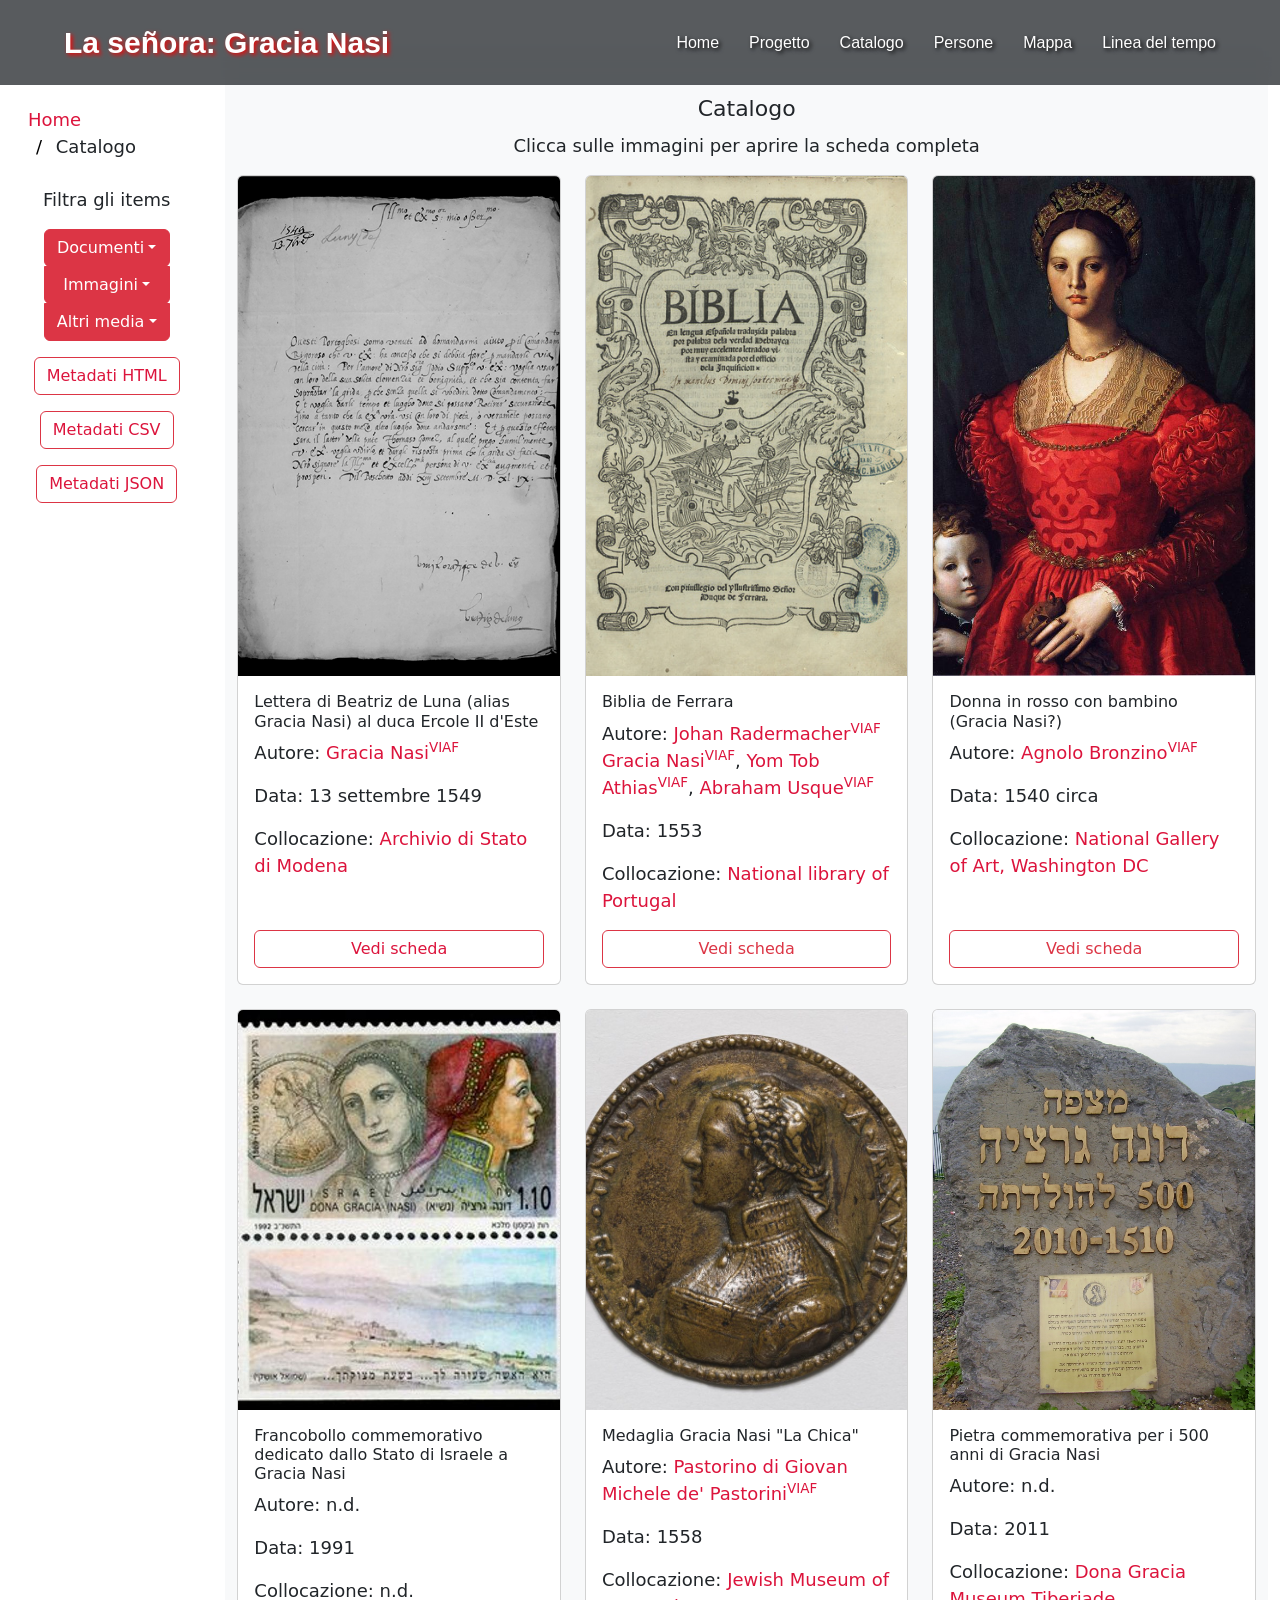
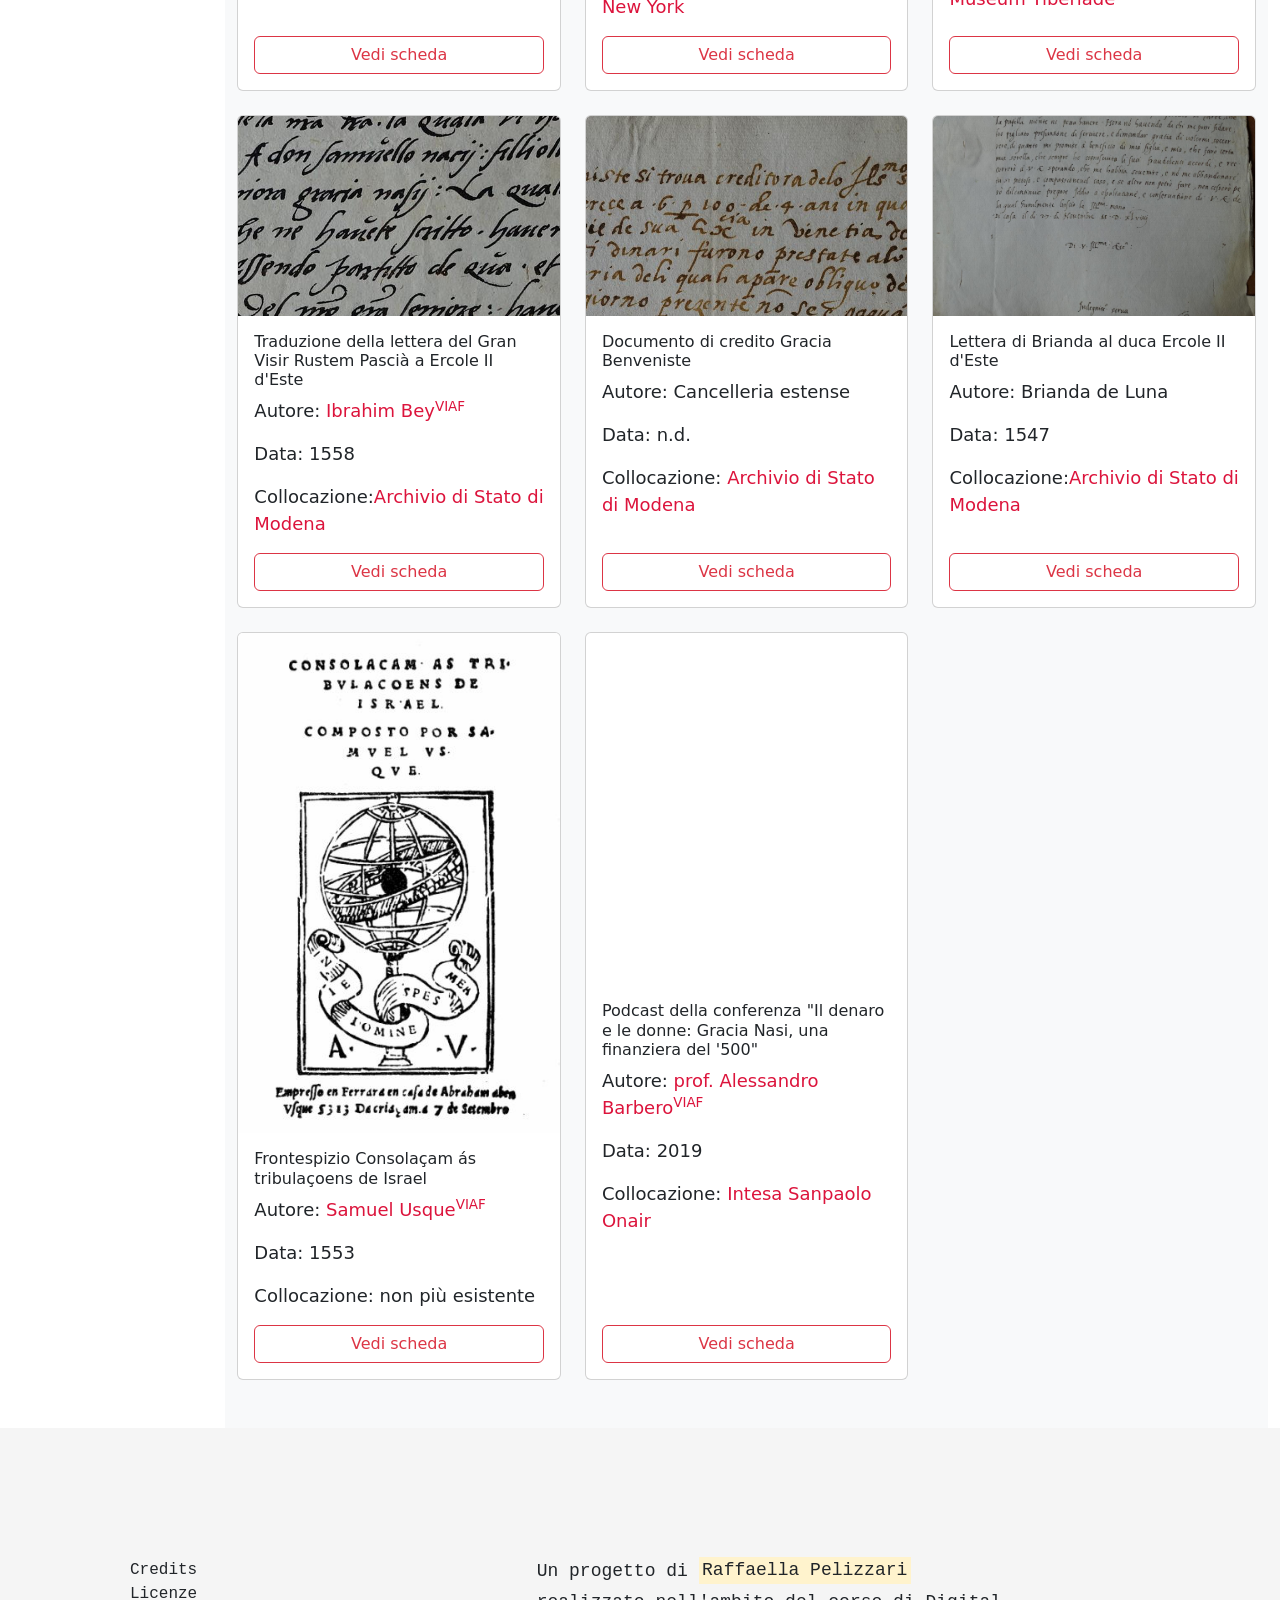
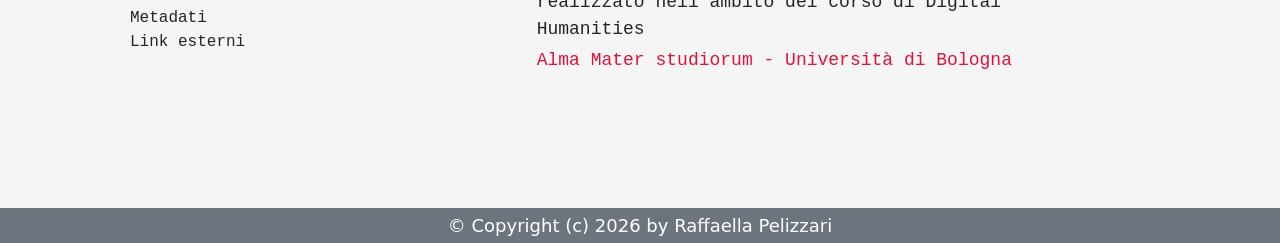
==== catalogo.html @ a66a3de5 "Add files via upload" ====
<!doctype html>
<html lang="it">

<head>
    <meta charset="utf-8">
    <meta name="viewport" content="width=device-width, initial-scale=1">
    <title>Catalogo – La se&ntilde;ora: Gracia Nasi</title>
    <link rel="icon" type="image/x-icon" href="img/favicon.ico">
    <link href="https://cdn.jsdelivr.net/npm/bootstrap@5.3.8/dist/css/bootstrap.min.css" rel="stylesheet"
        integrity="sha384-sRIl4kxILFvY47J16cr9ZwB07vP4J8+LH7qKQnuqkuIAvNWLzeN8tE5YBujZqJLB" crossorigin="anonymous">
    <link rel="stylesheet" href="css/style.css">
</head>

<body>
    <header class="main-header sticky-top bg-dark bg-opacity-75">
        <div class="logo">
            La se&ntilde;ora: Gracia Nasi
        </div>
        <nav class="navbar">
            <ul>
                <li><a href="index.html">Home</a></li>
                <li><a href="index.html#progetto">Progetto</a></li>
                <li><a href="catalogo.html">Catalogo</a></li>
                <li><a href="#">Persone</a></li>
                <li><a href="#">Mappa</a></li>
                <li><a href="#">Linea del tempo</a></li>
            </ul>
        </nav>
    </header>
    <div class="container-fluid text-center">
        <div class="row content pt-5">
            <div class="col-sm-2 sidenav pt-5">
                <ul class="breadcrumb">
                    <li><a href="index.html">Home</a></li>
                    <li>Catalogo</li>
                </ul>
                <p>Filtra gli items</p>
                <div class="btn-group-vertical">
                    <button type="button" class="btn btn-danger dropdown-toggle"
                        data-bs-toggle="dropdown">Documenti</button>
                    <ul class="dropdown-menu">
                        <li><a class="dropdown-item" href="#">Lettere</a></li>
                        <li><a class="dropdown-item" href="#">Documenti notarili</a></li>
                    </ul>
                    <button type="button" class="btn btn-danger dropdown-toggle"
                        data-bs-toggle="dropdown">Immagini</button>
                    <ul class="dropdown-menu">
                        <li><a class="dropdown-item" href="#">Gracia</a></li>
                        <li><a class="dropdown-item" href="#">Gracia "La Chica"</a></li>
                    </ul>
                    <button type="button" class="btn btn-danger dropdown-toggle" data-bs-toggle="dropdown">Altri
                        media</button>
                    <ul class="dropdown-menu">
                        <li><a class="dropdown-item" href="#">Podcast</a></li>
                        <li><a class="dropdown-item" href="#">Video</a></li>
                    </ul>
                </div>
                <div class="mt-3">
                    <a href="dati_gracianasi.html" target="_blank" class="btn btn-outline-danger">Metadati HTML</a>
                </div>
                <div class="mt-3">
                    <a href="dati_gracianasi.csv" download="dati_gracianasi.csv" class="btn btn-outline-danger">Metadati
                        CSV</a>
                </div>
                <div class="mt-3">
                    <a href="dati_gracianasi.json" download="dati_gracianasi.json"
                        class="btn btn-outline-danger">Metadati JSON</a>

                </div>
            </div>
            <div class="col-sm-10 text-left">
                <main class="bg-body-tertiary pb-5 pt-5">
                    <section class="container-fluid">
                        <h2>Catalogo</h2>
                        <p>Clicca sulle immagini per aprire la scheda completa</p>
                        <div class="row row-cols-md-3 g-4">
                            <div class="col">
                                <div class="card text-start h-100">
                                    <img src="img/lettera-Gracia.jpeg" class="card-img-top"
                                        style="height: 500px; object-fit: cover;"
                                        alt="Lettera di Gracia Nasi al duca Ercole II">
                                    <div class="card-body">
                                        <h6 class="card-title">Lettera di Beatriz de Luna (alias Gracia Nasi) al
                                            duca Ercole II d'Este</h6>
                                        <p class="card-text">Autore: <a href="http://viaf.org/viaf/54950110"
                                                target="_blank"><strong>Gracia
                                                    Nasi<sup>VIAF</sup></strong></a></p>
                                        <p>Data: 13 settembre 1549</p>
                                        <p>Collocazione: <a href="https://asmo.cultura.gov.it/home"
                                                target="_blank"><strong>Archivio di Stato
                                                    di Modena</strong></a></p>
                                        <a href="item.html" class="btn btn-outline-danger">Vedi scheda</a>
                                    </div>
                                </div>
                            </div>
                            <div class="col">
                                <div class="card text-start h-100">
                                    <img src="img/biblia.jpeg" class="card-img-top"
                                        style="height: 500px; object-fit: cover;" alt="Biblia de Ferrara">
                                    <div class="card-body">
                                        <h6 class="card-title">Biblia de Ferrara</h6>
                                        <p class="card-text">Autore: <a href="http://viaf.org/viaf/73893881"
                                                target="_blank"><strong>Johan
                                                    Radermacher<sup>VIAF</sup></strong></a>
                                            <a href="http://viaf.org/viaf/54950110" target="_blank"><strong>Gracia
                                                    Nasi<sup>VIAF</sup></strong></a>,
                                            <a href="http://viaf.org/viaf/297691046" target="_blank"><strong>Yom Tob
                                                    Athias<sup>VIAF</sup></strong></a>, <a
                                                href="http://viaf.org/viaf/47822065" target="_blank"><strong>Abraham
                                                    Usque<sup>VIAF</sup></strong></a>
                                        </p>
                                        <p>Data: 1553</p>
                                        <p>Collocazione: <a href="https://www.bnportugal.gov.pt/"
                                                target="_blank"><strong>National library of
                                                    Portugal</strong></a></p>
                                        <button type="button" class="btn btn-outline-danger">Vedi scheda</button>
                                    </div>
                                </div>
                            </div>
                            <div class="col">
                                <div class="card text-start h-100">
                                    <img src="img/gracianasi2.jpg" class="card-img-top"
                                        style="height: 500px; object-fit: cover;"
                                        alt="Ritratto di Donna in rosso con bambino (Gracia Nasi?)">
                                    <div class="card-body">
                                        <h6 class="card-title">Donna in rosso con bambino (Gracia Nasi?)</h6>
                                        <p class="card-text">Autore: <a href="http://viaf.org/viaf/106963584"
                                                target="_blank"><strong>Agnolo
                                                    Bronzino<sup>VIAF</sup></strong></a></p>
                                        <p>Data: 1540 circa</p>
                                        <p>Collocazione: <a href="https://nga.gov" target="_blank"><strong>National
                                                    Gallery of Art,
                                                    Washington
                                                    DC</strong></a></p>
                                        <button type="button" class="btn btn-outline-danger">Vedi scheda</button>
                                    </div>
                                </div>
                            </div>
                            <div class="col">
                                <div class="card text-start h-100">
                                    <img src="img/francobollo.jpg" class="card-img-top"
                                        style="height: 400px; object-fit: cover;"
                                        alt="Francobollo commemorativo Gracia Nasi">
                                    <div class="card-body">
                                        <h6 class="card-title">Francobollo commemorativo dedicato dallo Stato di
                                            Israele
                                            a Gracia Nasi</h6>
                                        <p class="card-text">Autore: n.d.</p>
                                        <p>Data: 1991</p>
                                        <p>Collocazione: n.d.</p>
                                        <button type="button" class="btn btn-outline-danger">Vedi scheda</button>
                                    </div>
                                </div>
                            </div>
                            <div class="col">
                                <div class="card text-start h-100">
                                    <img src="img/moneta.jpg" class="card-img-top"
                                        style="height: 400px; object-fit: cover;" alt="Medaglia Gracia Nasi La Chica">
                                    <div class="card-body">
                                        <h6 class="card-title">Medaglia Gracia Nasi "La Chica"</h6>
                                        <p class="card-text">Autore: <a href="http://viaf.org/viaf/288790463"
                                                target="_blank"><strong>Pastorino
                                                    di Giovan Michele de'
                                                    Pastorini<sup>VIAF</sup></strong></a></p>
                                        <p>Data: 1558</p>
                                        <p>Collocazione: <a href="https://thejewishmuseum.org/"
                                                target="_blank"><strong>Jewish Museum of New York</strong></a></p>
                                        <button type="button" class="btn btn-outline-danger">Vedi scheda</button>
                                    </div>
                                </div>
                            </div>
                            <div class="col">
                                <div class="card text-start h-100">
                                    <img src="img/lapide.jpg" class="card-img-top"
                                        style="height: 400px; object-fit: cover;"
                                        alt="Lapide commemorativa a Tiberiade">
                                    <div class="card-body">
                                        <h6 class="card-title">Pietra commemorativa per i 500 anni di Gracia Nasi
                                        </h6>
                                        <p class="card-text"> Autore: n.d.</p>
                                        <p>Data: 2011</p>
                                        <p>Collocazione: <a
                                                href="https://www.visit-tiberias.com/index.php?dir=site&page=places&op=item&cs=505&langpage=eng&category=11"
                                                target="_blank"><strong>Dona Gracia Museum Tiberiade</strong></a>
                                        </p>
                                        <button type="button" class="btn btn-outline-danger">Vedi scheda</button>
                                    </div>
                                </div>
                            </div>
                            <div class="col">
                                <div class="card text-start h-100">
                                    <img src="img/manoscritto1.jpg" class="card-img-top"
                                        style="height: 200px; object-fit: cover;"
                                        alt="Lettera di Rustem Pascià a Ercole II d'Este">
                                    <div class="card-body">
                                        <h6 class="card-title">Traduzione della lettera del Gran Visir Rustem Pascià
                                            a
                                            Ercole II d'Este</h6>
                                        <p class="card-text">Autore: <a href="http://viaf.org/viaf/65075592"
                                                target="_blank"><strong>Ibrahim
                                                    Bey<sup>VIAF</sup></strong></a></p>
                                        <p>Data: 1558</p>
                                        <p>Collocazione:<a href="https://asmo.cultura.gov.it/home"
                                                target="_blank"><strong>Archivio di Stato
                                                    di Modena</strong></a></p>
                                        <button type="button" class="btn btn-outline-danger">Vedi scheda</button>
                                    </div>
                                </div>
                            </div>
                            <div class="col">
                                <div class="card text-start h-100">
                                    <img src="img/manoscritto2.jpg" class="card-img-top"
                                        style="height: 200px; object-fit: cover;"
                                        alt="Documento di credito Gracia Benveniste">
                                    <div class="card-body">
                                        <h6 class="card-title">Documento di credito Gracia Benveniste</h6>
                                        <p class="card-text">Autore: Cancelleria estense</p>
                                        <p>Data: n.d.</p>
                                        <p>Collocazione: <a href="https://asmo.cultura.gov.it/home"
                                                target="_blank"><strong>Archivio di Stato
                                                    di Modena</strong></a></p>
                                        <button type="button" class="btn btn-outline-danger">Vedi scheda</button>
                                    </div>
                                </div>
                            </div>
                            <div class="col">
                                <div class="card text-start h-100">
                                    <img src="img/lettera-Brianda.jpg" class="card-img-top"
                                        style="height: 200px; object-fit: cover;"
                                        alt="Lettera di Brianda al duca Ercole II d'Este">
                                    <div class="card-body">
                                        <h6 class="card-title">Lettera di Brianda al duca Ercole II d'Este</h6>
                                        <p class="card-text">Autore: Brianda de Luna</p>
                                        <p>Data: 1547</p>
                                        <p>Collocazione:<a href="https://asmo.cultura.gov.it/home"
                                                target="_blank"><strong>Archivio di Stato
                                                    di Modena</strong></a></p>
                                        <button type="button" class="btn btn-outline-danger">Vedi scheda</button>
                                    </div>
                                </div>
                            </div>
                            <div class="col">
                                <div class="card text-start h-100">
                                    <img src="img/Consolasam_samuel_usque.jpg" class="card-img-top"
                                        style="height: 500px; object-fit: cover;"
                                        alt="Frontespizio Consolaçam ás tribulaçoens de Israel">
                                    <div class="card-body">
                                        <h6 class="card-title">Frontespizio Consolaçam ás tribulaçoens de Israel
                                        </h6>
                                        <p class="card-text">Autore: <a href="http://viaf.org/viaf/78822952"
                                                target="_blank"><strong>Samuel
                                                    Usque<sup>VIAF</sup></strong></a></p>
                                        <p>Data: 1553</p>
                                        <p>Collocazione: non più esistente</p>
                                        <button type="button" class="btn btn-outline-danger">Vedi scheda</button>
                                    </div>
                                </div>
                            </div>
                            <div class="col">
                                <div class="card text-start h-100">
                                    <iframe data-testid="embed-iframe" style="border-radius:12px"
                                        src="https://open.spotify.com/embed/episode/7cwwzpoMsXr1oZYniLHvxz?utm_source=generator&si=40664e0b91474097"
                                        width="100%" height="352" frameBorder="0" allowfullscreen=""
                                        allow="autoplay; clipboard-write; encrypted-media; fullscreen; picture-in-picture"
                                        loading="lazy"></iframe>
                                    <div class="card-body">
                                        <h6 class="card-title">Podcast della conferenza "Il denaro e le donne:
                                            Gracia
                                            Nasi, una finanziera del '500"
                                        </h6>
                                        <p class="card-text">Autore: <a href="http://viaf.org/viaf/64025408"
                                                target="_blank"><strong>prof. Alessandro
                                                    Barbero<sup>VIAF</sup></strong></a></p>
                                        <p>Data: 2019</p>
                                        <p>Collocazione: <a href="https://pod.link/1521869598"
                                                target="_blank"><strong>Intesa
                                                    Sanpaolo Onair </strong></a></p>
                                        <button type="button" class="btn btn-outline-danger">Vedi scheda</button>
                                    </div>
                                </div>
                            </div>
                        </div>

                    </section>

                </main>
            </div>
        </div>
    </div>
    <section>
        <footer class="footer container-fluid">
            <div class="row">
                <div class="col-sm-4">
                    <ul class="list-unstyled">
                        <li>Credits</li>
                        <li>Licenze</li>
                        <li>Metadati</li>
                        <li>Link esterni</li>
                    </ul>
                </div>
                <div class="col-sm-6">
                    <p class="mb-1">Un progetto di <mark>Raffaella Pelizzari</mark></p>
                    <p class="mb-1">realizzato nell'ambito del corso di Digital Humanities</p>
                    <p class="mb-1"><a href="http://www.unibo.it" target="_blank"> Alma Mater studiorum - Università di
                            Bologna</a></p>
                </div>
            </div>
        </footer>
        <!-- copyright -->
        <div class="container-fluid bg-secondary text-white">
            <p class="mb-0 pb-1 pt-1 text-center">© Copyright (c) 2026 by Raffaella Pelizzari</p>
        </div>
    </section>
    <script src="https://cdn.jsdelivr.net/npm/bootstrap@5.3.8/dist/js/bootstrap.bundle.min.js"></script>
</body>

</html>
---- css/style.css ----
/* Formattazione*/

h1 {
  font-size: 3.5rem;
  margin-bottom: 10px;
}

h2 {
  font-size: 22px;
  margin-bottom: 10px;
}

p {
  font-size: 18px;
  font-weight: 300;
}

/* Link */

a:link {
  color: crimson;
  text-decoration: none;
}

a:visited {
  color: darkred;
}

a:hover {
  color: crimson;
  text-decoration: underline;
}

/* Serve a cambiare il modo in cui il browser calcola la larghezza (width) e l'altezza (height) degli elementi, */
* {
  box-sizing: border-box;
}

/* Bottoni */

.button {
  background-color: white;
  border: 2px solid red;
  border-radius: 25px;
  color: red;
  padding: 15px 32px;
  text-align: center;
  text-decoration: none;
  display: inline-block;
  font-size: 16px;
  cursor: pointer;
  transition-duration: 0.4s;
  margin-top: auto;
}

.button:hover {
  background-color: red;
  color: white;
  text-decoration: none;
}

.button-div {
  background-color: white;
  border: 2px solid red;
  color: red;
  padding: 15px 15px;
  text-align: center;
  text-decoration: none;
  display: inline-block;
  font-size: 16px;
  cursor: pointer;
  transition-duration: 0.4s;
  margin-top: auto;
}

.button-div:hover {
  background-color: red;
  color: white;
}
/* dà la priorità a questa regola sulle altre*/
.btn-danger:hover,
.btn-danger:focus,
.btn-danger:active {
    color: #fff !important;
}
/* Forza la pagina ad occupare tutto lo schermo anche quando c'è poco testo */

body, html {
    height: 100%;
}

/* The hero image - Componente HowTo */
.hero-image {
  background-image: linear-gradient(rgba(0, 0, 0, 0.5), rgba(0, 0, 0, 0.5)), url("../img/gracianasi.jpg");
  height: 100%;
  background-position: center;
  background-repeat: no-repeat;
  background-size: cover;
  position: relative;
}

.hero-text {
  text-align: center;
  position: absolute;
  top: 50%;
  left: 50%;
  transform: translate(-50%, -50%);
  color: white;
}

/* Cards */

.card-body {
    display: flex;
    flex-direction: column;
}

.card-body .btn {
    margin-top: auto;
}

/* Navbar principale */

.main-header {
  display: flex;
  justify-content: space-between;
  /* Spinge logo a sinistra e menu a destra */
  align-items: center;
  /* Centra gli elementi verticalmente */
  padding: 20px 5%;
  /* Spazio interno */
  background: rgba(255, 255, 255, 0.1);
  /* Sfondo leggerissimo */
  backdrop-filter: blur(10px);
  /* Effetto sfocatura (vetro satinato) */
  position: fixed;
  /* Rimane in alto mentre scorri, componente HowTo */
  transition: top 0.3s;
  /* Transition effect when sliding down (and up) */
  top: 0;
  width: 100%;
  z-index: 1000;
  /* Lo tiene sopra l'immagine di sfondo */
  box-sizing: border-box;
}

.logo {
  /*Titolo della navbar*/
  font-family: Tahoma, Verdana, sans-serif;
  font-size: 30px;
  font-weight: bold;
  color: white;
  text-shadow: 2px 2px 4px #f60303;
  text-decoration: none;
}

.navbar ul {
  /*Menu della navbar*/
  font-family: Tahoma, Verdana, sans-serif;
  font-size: 16px;
  font-weight: bold;
  color: white;
  text-shadow: 2px 2px 4px #000000;
  display: flex;
  list-style: none;
  /* Toglie i pallini del menu */
  margin: 0;
  padding: 0;
}

.navbar li {
  margin-left: 30px;
  /* Distanza tra le voci del menu */
}

.navbar a {
  text-decoration: none;
  color: white;
  font-weight: 500;
  transition: color 0.3s;
  /* Animazione al passaggio del mouse */
}

.navbar a:hover {
  color: red;
  /* Cambia colore quando passi sopra */
}

/* sezione progetto */

.progetto {
  font-family: Tahoma, Verdana, sans-serif;
  font-size: 14px;
  font-weight: bold;
  color: #323232;
  background-color: whitesmoke;
  opacity: initial;
  padding: 5%;
  width: 100%;
}

/* sezione footer */
.footer {
  display: flex;
  justify-content: space-around;
  flex-direction: column;
  list-style: none;
  background-color: whitesmoke;
  padding: 50px;
  text-align: left;
  font-size: 16px;
}

.footer div {
  font-family: "Lucida Console", "Courier New", monospace;
  font-size: 16px;
  background-color: whitesmoke;
  margin: 20px;
  padding: 20px;
  text-align: left;
}
/* breadcrumbs */

ul.breadcrumb {
  padding: 10px 16px;
  list-style: none;
}

/* Display list items side by side */
ul.breadcrumb li {
  display: inline;
  font-size: 18px;
}

/* Add a slash symbol (/) before/behind each list item */
ul.breadcrumb li+li:before {
  padding: 8px;
  color: black;
  content: "/\00a0";
}

/* Add a color to all links inside the list */
ul.breadcrumb li a {
  color: crimson; text-decoration: none;
}

/* Add a color on mouse-over */
ul.breadcrumb li a:hover {
  color: darkred; text-decoration: underline;
}

/* tabella metadati */

.table-dati td {
    overflow: hidden;
    text-overflow: ellipsis;
}
.table-dati td, .table-dati th {
    font-size: 0.75rem;
}
.letter-box {
    height: 700px;
    overflow-y: auto;
    border: 1px solid #dee2e6;
    padding: 1rem;
    border-radius: 0.375rem;
    background-color: #fff;
    font-family: Georgia, serif;
    line-height: 1.8;
}
/* Markup */
.persona {
    background-color: #fff3cd;
    border-bottom: 2px solid #ffc107;
    padding: 0 2px;
    border-radius: 2px;
    cursor: default;
}

.luogo {
    background-color: #d1e7dd;
    border-bottom: 2px solid #198754;
    padding: 0 2px;
    border-radius: 2px;
    cursor: default;
}

.data {
    background-color: #cff4fc;
    border-bottom: 2px solid #0dcaf0;
    padding: 0 2px;
    border-radius: 2px;
    cursor: default;
}

.parola-chiave {
    background-color: #f8d7da;
    border-bottom: 2px solid #dc3545;
    padding: 0 2px;
    border-radius: 2px;
    cursor: default;
}
.formula-cortesia {
    background-color: #cebde5;
    border-bottom: 2px solid #5d107b;
    padding: 0 2px;
    border-radius: 2px;
    cursor: default;
}
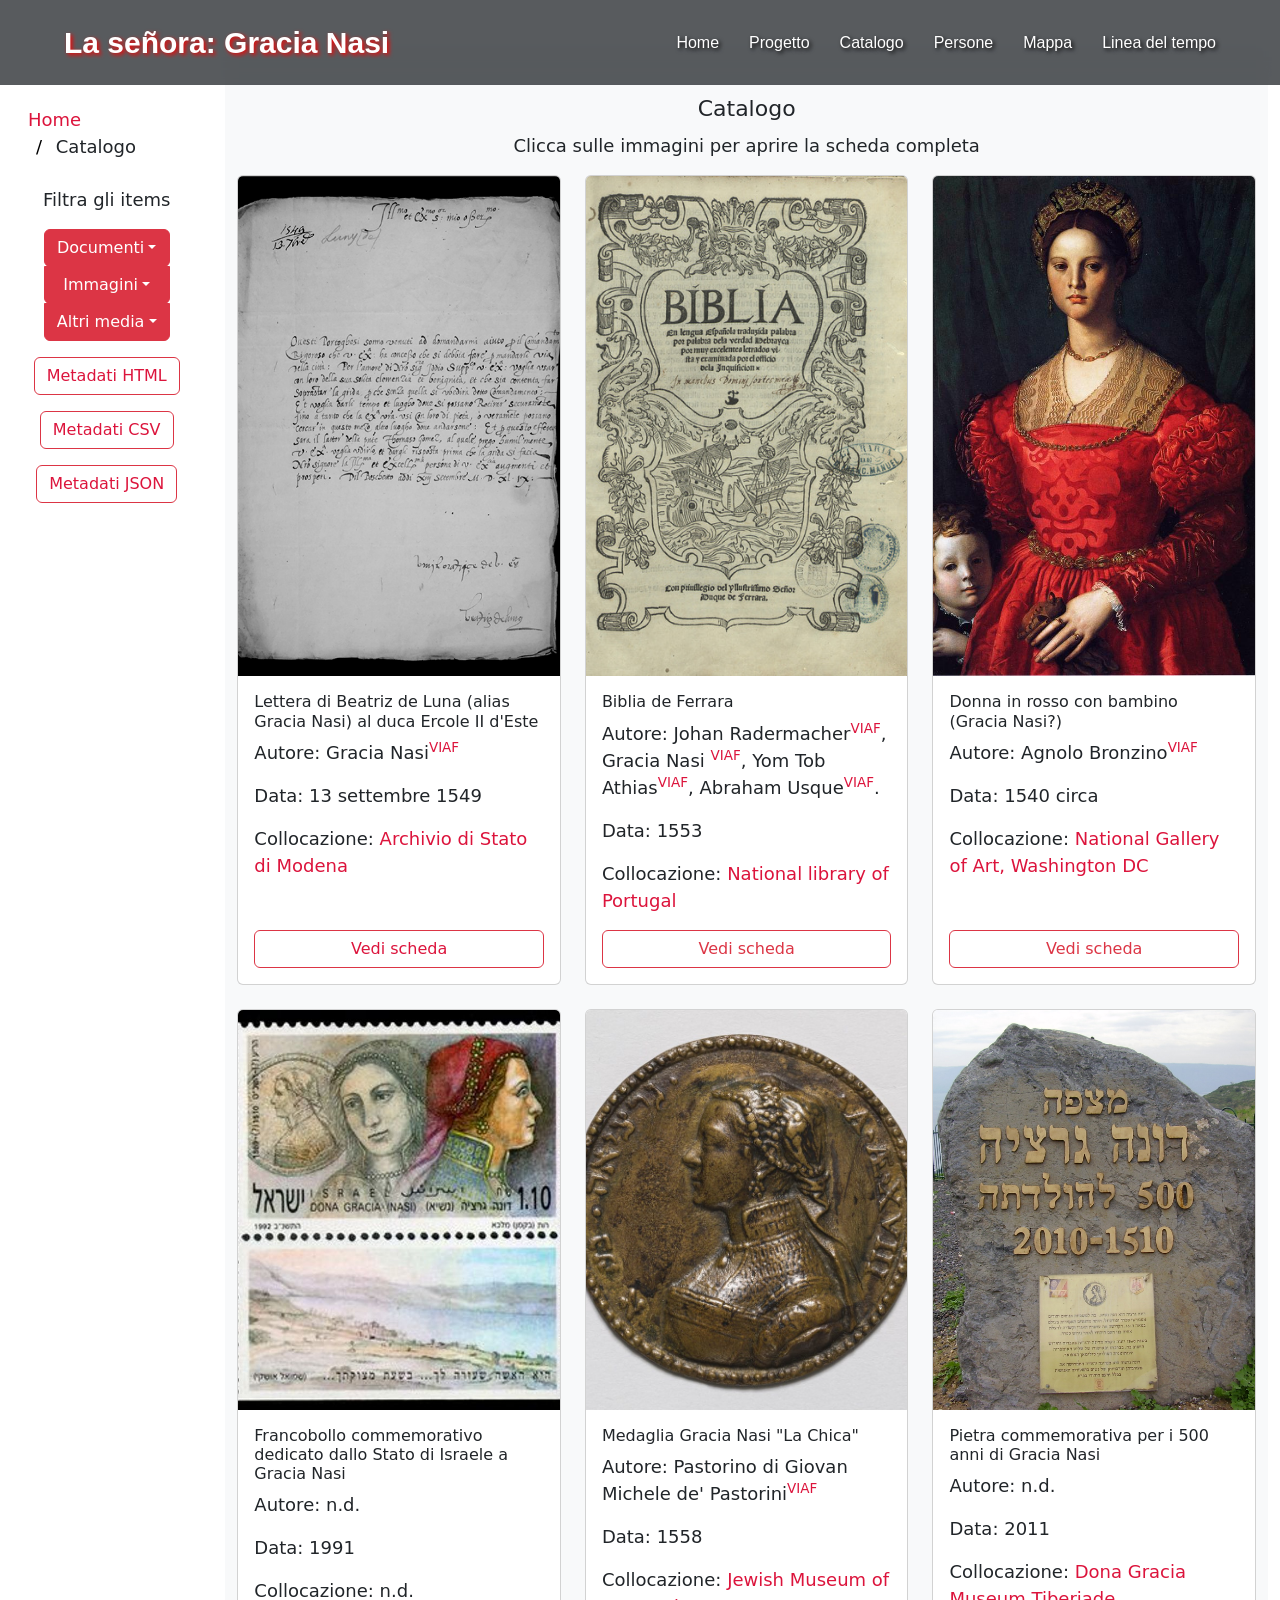
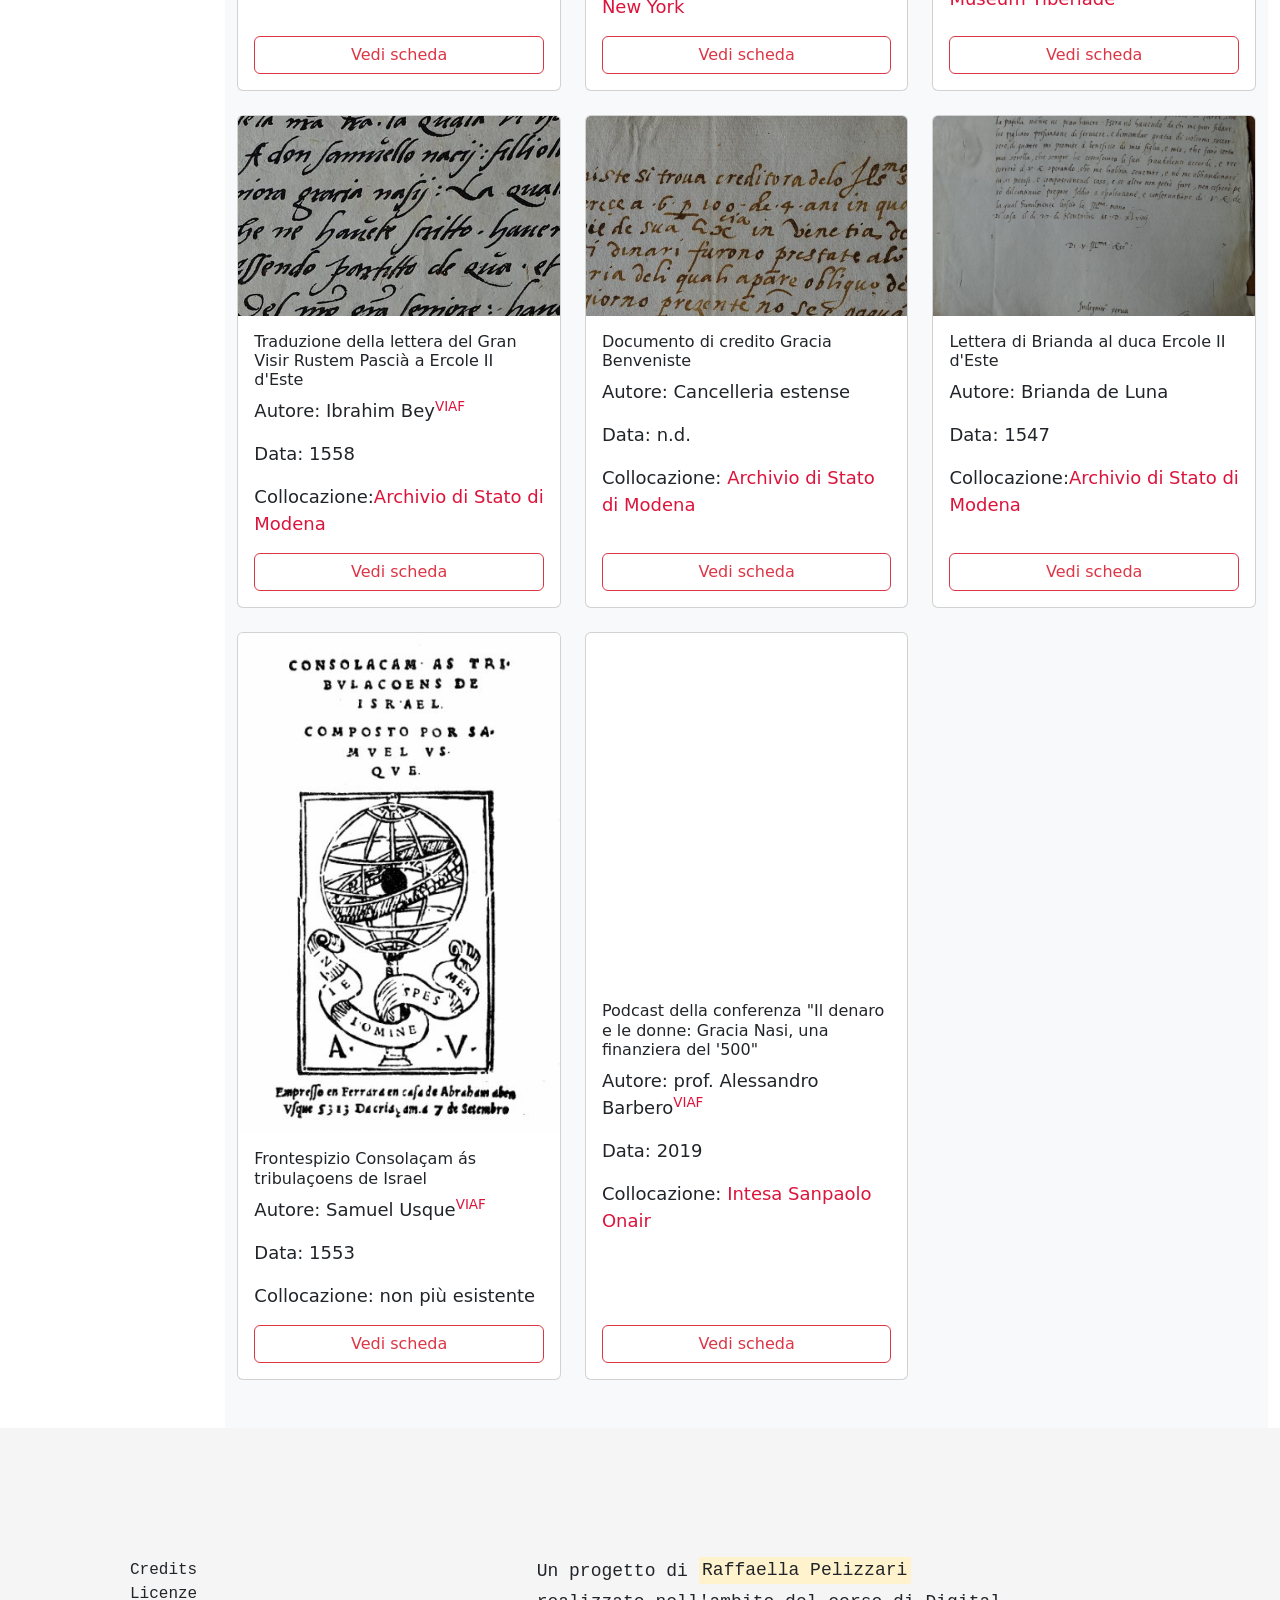
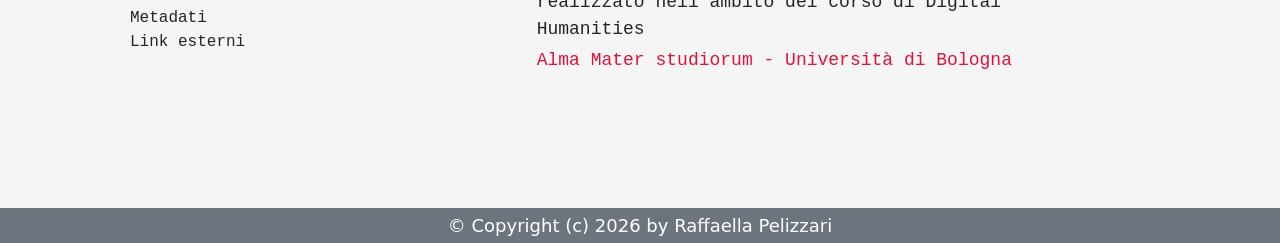
==== commit e880405a: "Add files via upload" ====
--- a/catalogo.html
+++ b/catalogo.html
@@ -4,7 +4,7 @@
 <head>
     <meta charset="utf-8">
     <meta name="viewport" content="width=device-width, initial-scale=1">
-    <title>Catalogo – La se&ntilde;ora: Gracia Nasi</title>
+    <title>Catalogo - La se&ntilde;ora: Gracia Nasi</title>
     <link rel="icon" type="image/x-icon" href="img/favicon.ico">
     <link href="https://cdn.jsdelivr.net/npm/bootstrap@5.3.8/dist/css/bootstrap.min.css" rel="stylesheet"
         integrity="sha384-sRIl4kxILFvY47J16cr9ZwB07vP4J8+LH7qKQnuqkuIAvNWLzeN8tE5YBujZqJLB" crossorigin="anonymous">
@@ -22,7 +22,7 @@
                 <li><a href="index.html#progetto">Progetto</a></li>
                 <li><a href="catalogo.html">Catalogo</a></li>
                 <li><a href="#">Persone</a></li>
-                <li><a href="#">Mappa</a></li>
+                <li><a href="index.html#mappa">Mappa</a></li>
                 <li><a href="#">Linea del tempo</a></li>
             </ul>
         </nav>
@@ -65,7 +65,6 @@
                 <div class="mt-3">
                     <a href="dati_gracianasi.json" download="dati_gracianasi.json"
                         class="btn btn-outline-danger">Metadati JSON</a>
-
                 </div>
             </div>
             <div class="col-sm-10 text-left">
@@ -80,15 +79,14 @@
                                         style="height: 500px; object-fit: cover;"
                                         alt="Lettera di Gracia Nasi al duca Ercole II">
                                     <div class="card-body">
-                                        <h6 class="card-title">Lettera di Beatriz de Luna (alias Gracia Nasi) al
-                                            duca Ercole II d'Este</h6>
-                                        <p class="card-text">Autore: <a href="http://viaf.org/viaf/54950110"
-                                                target="_blank"><strong>Gracia
-                                                    Nasi<sup>VIAF</sup></strong></a></p>
+                                        <h6 class="card-title">Lettera di Beatriz de Luna (alias Gracia Nasi) al duca
+                                            Ercole II d'Este</h6>
+                                        <p class="card-text">Autore: Gracia
+                                            Nasi<sup><a href="http://viaf.org/viaf/54950110"
+                                                    target="_blank">VIAF</a></sup></p>
                                         <p>Data: 13 settembre 1549</p>
                                         <p>Collocazione: <a href="https://asmo.cultura.gov.it/home"
-                                                target="_blank"><strong>Archivio di Stato
-                                                    di Modena</strong></a></p>
+                                                target="_blank">Archivio di Stato di Modena</a></p>
                                         <a href="item.html" class="btn btn-outline-danger">Vedi scheda</a>
                                     </div>
                                 </div>
@@ -99,20 +97,19 @@
                                         style="height: 500px; object-fit: cover;" alt="Biblia de Ferrara">
                                     <div class="card-body">
                                         <h6 class="card-title">Biblia de Ferrara</h6>
-                                        <p class="card-text">Autore: <a href="http://viaf.org/viaf/73893881"
-                                                target="_blank"><strong>Johan
-                                                    Radermacher<sup>VIAF</sup></strong></a>
-                                            <a href="http://viaf.org/viaf/54950110" target="_blank"><strong>Gracia
-                                                    Nasi<sup>VIAF</sup></strong></a>,
-                                            <a href="http://viaf.org/viaf/297691046" target="_blank"><strong>Yom Tob
-                                                    Athias<sup>VIAF</sup></strong></a>, <a
-                                                href="http://viaf.org/viaf/47822065" target="_blank"><strong>Abraham
-                                                    Usque<sup>VIAF</sup></strong></a>
+                                        <p class="card-text">Autore: Johan Radermacher<sup><a
+                                                    href="http://viaf.org/viaf/73893881" target="_blank">VIAF</a></sup>,
+                                            Gracia Nasi <sup><a href="http://viaf.org/viaf/54950110"
+                                                    target="_blank">VIAF</a></sup>,
+                                            Yom Tob Athias<sup><a href="http://viaf.org/viaf/297691046"
+                                                    target="_blank">VIAF</a></sup>,
+                                            Abraham Usque<sup><a href="http://viaf.org/viaf/47822065"
+                                                    target="_blank">VIAF</a></sup>.
                                         </p>
                                         <p>Data: 1553</p>
                                         <p>Collocazione: <a href="https://www.bnportugal.gov.pt/"
-                                                target="_blank"><strong>National library of
-                                                    Portugal</strong></a></p>
+                                                target="_blank">National library of
+                                                Portugal</a></p>
                                         <button type="button" class="btn btn-outline-danger">Vedi scheda</button>
                                     </div>
                                 </div>
@@ -124,14 +121,12 @@
                                         alt="Ritratto di Donna in rosso con bambino (Gracia Nasi?)">
                                     <div class="card-body">
                                         <h6 class="card-title">Donna in rosso con bambino (Gracia Nasi?)</h6>
-                                        <p class="card-text">Autore: <a href="http://viaf.org/viaf/106963584"
-                                                target="_blank"><strong>Agnolo
-                                                    Bronzino<sup>VIAF</sup></strong></a></p>
+                                        <p class="card-text">Autore: Agnolo
+                                            Bronzino<sup><a href="http://viaf.org/viaf/106963584"
+                                                    target="_blank">VIAF</a></sup></p>
                                         <p>Data: 1540 circa</p>
-                                        <p>Collocazione: <a href="https://nga.gov" target="_blank"><strong>National
-                                                    Gallery of Art,
-                                                    Washington
-                                                    DC</strong></a></p>
+                                        <p>Collocazione: <a href="https://nga.gov" target="_blank">National
+                                                Gallery of Art, Washington DC</a></p>
                                         <button type="button" class="btn btn-outline-danger">Vedi scheda</button>
                                     </div>
                                 </div>
@@ -142,8 +137,7 @@
                                         style="height: 400px; object-fit: cover;"
                                         alt="Francobollo commemorativo Gracia Nasi">
                                     <div class="card-body">
-                                        <h6 class="card-title">Francobollo commemorativo dedicato dallo Stato di
-                                            Israele
+                                        <h6 class="card-title">Francobollo commemorativo dedicato dallo Stato di Israele
                                             a Gracia Nasi</h6>
                                         <p class="card-text">Autore: n.d.</p>
                                         <p>Data: 1991</p>
@@ -158,13 +152,13 @@
                                         style="height: 400px; object-fit: cover;" alt="Medaglia Gracia Nasi La Chica">
                                     <div class="card-body">
                                         <h6 class="card-title">Medaglia Gracia Nasi "La Chica"</h6>
-                                        <p class="card-text">Autore: <a href="http://viaf.org/viaf/288790463"
-                                                target="_blank"><strong>Pastorino
-                                                    di Giovan Michele de'
-                                                    Pastorini<sup>VIAF</sup></strong></a></p>
+                                        <p class="card-text">Autore: Pastorino
+                                            di Giovan Michele de'
+                                            Pastorini<sup><a href="http://viaf.org/viaf/288790463"
+                                                    target="_blank">VIAF</a></sup></p>
                                         <p>Data: 1558</p>
-                                        <p>Collocazione: <a href="https://thejewishmuseum.org/"
-                                                target="_blank"><strong>Jewish Museum of New York</strong></a></p>
+                                        <p>Collocazione: <a href="https://thejewishmuseum.org/" target="_blank">Jewish
+                                                Museum of New York</a></p>
                                         <button type="button" class="btn btn-outline-danger">Vedi scheda</button>
                                     </div>
                                 </div>
@@ -175,13 +169,12 @@
                                         style="height: 400px; object-fit: cover;"
                                         alt="Lapide commemorativa a Tiberiade">
                                     <div class="card-body">
-                                        <h6 class="card-title">Pietra commemorativa per i 500 anni di Gracia Nasi
-                                        </h6>
+                                        <h6 class="card-title">Pietra commemorativa per i 500 anni di Gracia Nasi</h6>
                                         <p class="card-text"> Autore: n.d.</p>
                                         <p>Data: 2011</p>
                                         <p>Collocazione: <a
                                                 href="https://www.visit-tiberias.com/index.php?dir=site&page=places&op=item&cs=505&langpage=eng&category=11"
-                                                target="_blank"><strong>Dona Gracia Museum Tiberiade</strong></a>
+                                                target="_blank">Dona Gracia Museum Tiberiade</a>
                                         </p>
                                         <button type="button" class="btn btn-outline-danger">Vedi scheda</button>
                                     </div>
@@ -193,16 +186,14 @@
                                         style="height: 200px; object-fit: cover;"
                                         alt="Lettera di Rustem Pascià a Ercole II d'Este">
                                     <div class="card-body">
-                                        <h6 class="card-title">Traduzione della lettera del Gran Visir Rustem Pascià
-                                            a
+                                        <h6 class="card-title">Traduzione della lettera del Gran Visir Rustem Pascià a
                                             Ercole II d'Este</h6>
-                                        <p class="card-text">Autore: <a href="http://viaf.org/viaf/65075592"
-                                                target="_blank"><strong>Ibrahim
-                                                    Bey<sup>VIAF</sup></strong></a></p>
+                                        <p class="card-text">Autore: Ibrahim
+                                            Bey<sup><a href="http://viaf.org/viaf/65075592"
+                                                    target="_blank">VIAF</a></sup></p>
                                         <p>Data: 1558</p>
                                         <p>Collocazione:<a href="https://asmo.cultura.gov.it/home"
-                                                target="_blank"><strong>Archivio di Stato
-                                                    di Modena</strong></a></p>
+                                                target="_blank">Archivio di Stato di Modena</a></p>
                                         <button type="button" class="btn btn-outline-danger">Vedi scheda</button>
                                     </div>
                                 </div>
@@ -217,8 +208,7 @@
                                         <p class="card-text">Autore: Cancelleria estense</p>
                                         <p>Data: n.d.</p>
                                         <p>Collocazione: <a href="https://asmo.cultura.gov.it/home"
-                                                target="_blank"><strong>Archivio di Stato
-                                                    di Modena</strong></a></p>
+                                                target="_blank">Archivio di Stato di Modena</a></p>
                                         <button type="button" class="btn btn-outline-danger">Vedi scheda</button>
                                     </div>
                                 </div>
@@ -233,8 +223,7 @@
                                         <p class="card-text">Autore: Brianda de Luna</p>
                                         <p>Data: 1547</p>
                                         <p>Collocazione:<a href="https://asmo.cultura.gov.it/home"
-                                                target="_blank"><strong>Archivio di Stato
-                                                    di Modena</strong></a></p>
+                                                target="_blank">Archivio di Stato di Modena</a></p>
                                         <button type="button" class="btn btn-outline-danger">Vedi scheda</button>
                                     </div>
                                 </div>
@@ -245,11 +234,10 @@
                                         style="height: 500px; object-fit: cover;"
                                         alt="Frontespizio Consolaçam ás tribulaçoens de Israel">
                                     <div class="card-body">
-                                        <h6 class="card-title">Frontespizio Consolaçam ás tribulaçoens de Israel
-                                        </h6>
-                                        <p class="card-text">Autore: <a href="http://viaf.org/viaf/78822952"
-                                                target="_blank"><strong>Samuel
-                                                    Usque<sup>VIAF</sup></strong></a></p>
+                                        <h6 class="card-title">Frontespizio Consolaçam ás tribulaçoens de Israel</h6>
+                                        <p class="card-text">Autore: Samuel Usque<sup><a
+                                                    href="http://viaf.org/viaf/78822952" target="_blank">VIAF</a></sup>
+                                        </p>
                                         <p>Data: 1553</p>
                                         <p>Collocazione: non più esistente</p>
                                         <button type="button" class="btn btn-outline-danger">Vedi scheda</button>
@@ -264,25 +252,20 @@
                                         allow="autoplay; clipboard-write; encrypted-media; fullscreen; picture-in-picture"
                                         loading="lazy"></iframe>
                                     <div class="card-body">
-                                        <h6 class="card-title">Podcast della conferenza "Il denaro e le donne:
-                                            Gracia
-                                            Nasi, una finanziera del '500"
-                                        </h6>
-                                        <p class="card-text">Autore: <a href="http://viaf.org/viaf/64025408"
-                                                target="_blank"><strong>prof. Alessandro
-                                                    Barbero<sup>VIAF</sup></strong></a></p>
+                                        <h6 class="card-title">Podcast della conferenza "Il denaro e le donne: Gracia
+                                            Nasi, una finanziera del '500"</h6>
+                                        <p class="card-text">Autore: prof. Alessandro
+                                            Barbero<sup><a href="http://viaf.org/viaf/64025408"
+                                                    target="_blank">VIAF</a></sup></p>
                                         <p>Data: 2019</p>
-                                        <p>Collocazione: <a href="https://pod.link/1521869598"
-                                                target="_blank"><strong>Intesa
-                                                    Sanpaolo Onair </strong></a></p>
+                                        <p>Collocazione: <a href="https://pod.link/1521869598" target="_blank">Intesa
+                                                Sanpaolo Onair </a></p>
                                         <button type="button" class="btn btn-outline-danger">Vedi scheda</button>
                                     </div>
                                 </div>
                             </div>
                         </div>
-
                     </section>
-
                 </main>
             </div>
         </div>
@@ -306,7 +289,6 @@
                 </div>
             </div>
         </footer>
-        <!-- copyright -->
         <div class="container-fluid bg-secondary text-white">
             <p class="mb-0 pb-1 pt-1 text-center">© Copyright (c) 2026 by Raffaella Pelizzari</p>
         </div>
--- a/css/style.css
+++ b/css/style.css
@@ -1,3 +1,15 @@
+/* regole generali */
+
+/* Serve a mantenere gli elementi del sito sulla stessa riga */
+* {
+  box-sizing: border-box;
+}
+
+/* Forza la pagina ad occupare tutto lo schermo anche quando c'è poco testo */
+
+body, html {
+    height: 100%;
+}
 /* Formattazione*/
 
 h1 {
@@ -15,6 +27,7 @@
   font-weight: 300;
 }
 
+
 /* Link */
 
 a:link {
@@ -29,11 +42,6 @@
 a:hover {
   color: crimson;
   text-decoration: underline;
-}
-
-/* Serve a cambiare il modo in cui il browser calcola la larghezza (width) e l'altezza (height) degli elementi, */
-* {
-  box-sizing: border-box;
 }
 
 /* Bottoni */
@@ -83,13 +91,8 @@
 .btn-danger:active {
     color: #fff !important;
 }
-/* Forza la pagina ad occupare tutto lo schermo anche quando c'è poco testo */
-
-body, html {
-    height: 100%;
-}
-
-/* The hero image - Componente HowTo */
+
+/* The hero image */
 .hero-image {
   background-image: linear-gradient(rgba(0, 0, 0, 0.5), rgba(0, 0, 0, 0.5)), url("../img/gracianasi.jpg");
   height: 100%;
@@ -183,7 +186,6 @@
 
 .navbar a:hover {
   color: red;
-  /* Cambia colore quando passi sopra */
 }
 
 /* sezione progetto */
@@ -226,25 +228,23 @@
   list-style: none;
 }
 
-/* Display list items side by side */
+/* Mostra i link in riga */
 ul.breadcrumb li {
   display: inline;
   font-size: 18px;
 }
 
-/* Add a slash symbol (/) before/behind each list item */
+/* Aggiunge un / tra un elemento e l'altro */
 ul.breadcrumb li+li:before {
   padding: 8px;
   color: black;
   content: "/\00a0";
 }
 
-/* Add a color to all links inside the list */
 ul.breadcrumb li a {
   color: crimson; text-decoration: none;
 }
 
-/* Add a color on mouse-over */
 ul.breadcrumb li a:hover {
   color: darkred; text-decoration: underline;
 }
@@ -300,10 +300,7 @@
     border-radius: 2px;
     cursor: default;
 }
-.formula-cortesia {
-    background-color: #cebde5;
-    border-bottom: 2px solid #5d107b;
-    padding: 0 2px;
-    border-radius: 2px;
-    cursor: default;
-}
+abbr[title] {
+    cursor: default;
+    text-decoration: none;
+}
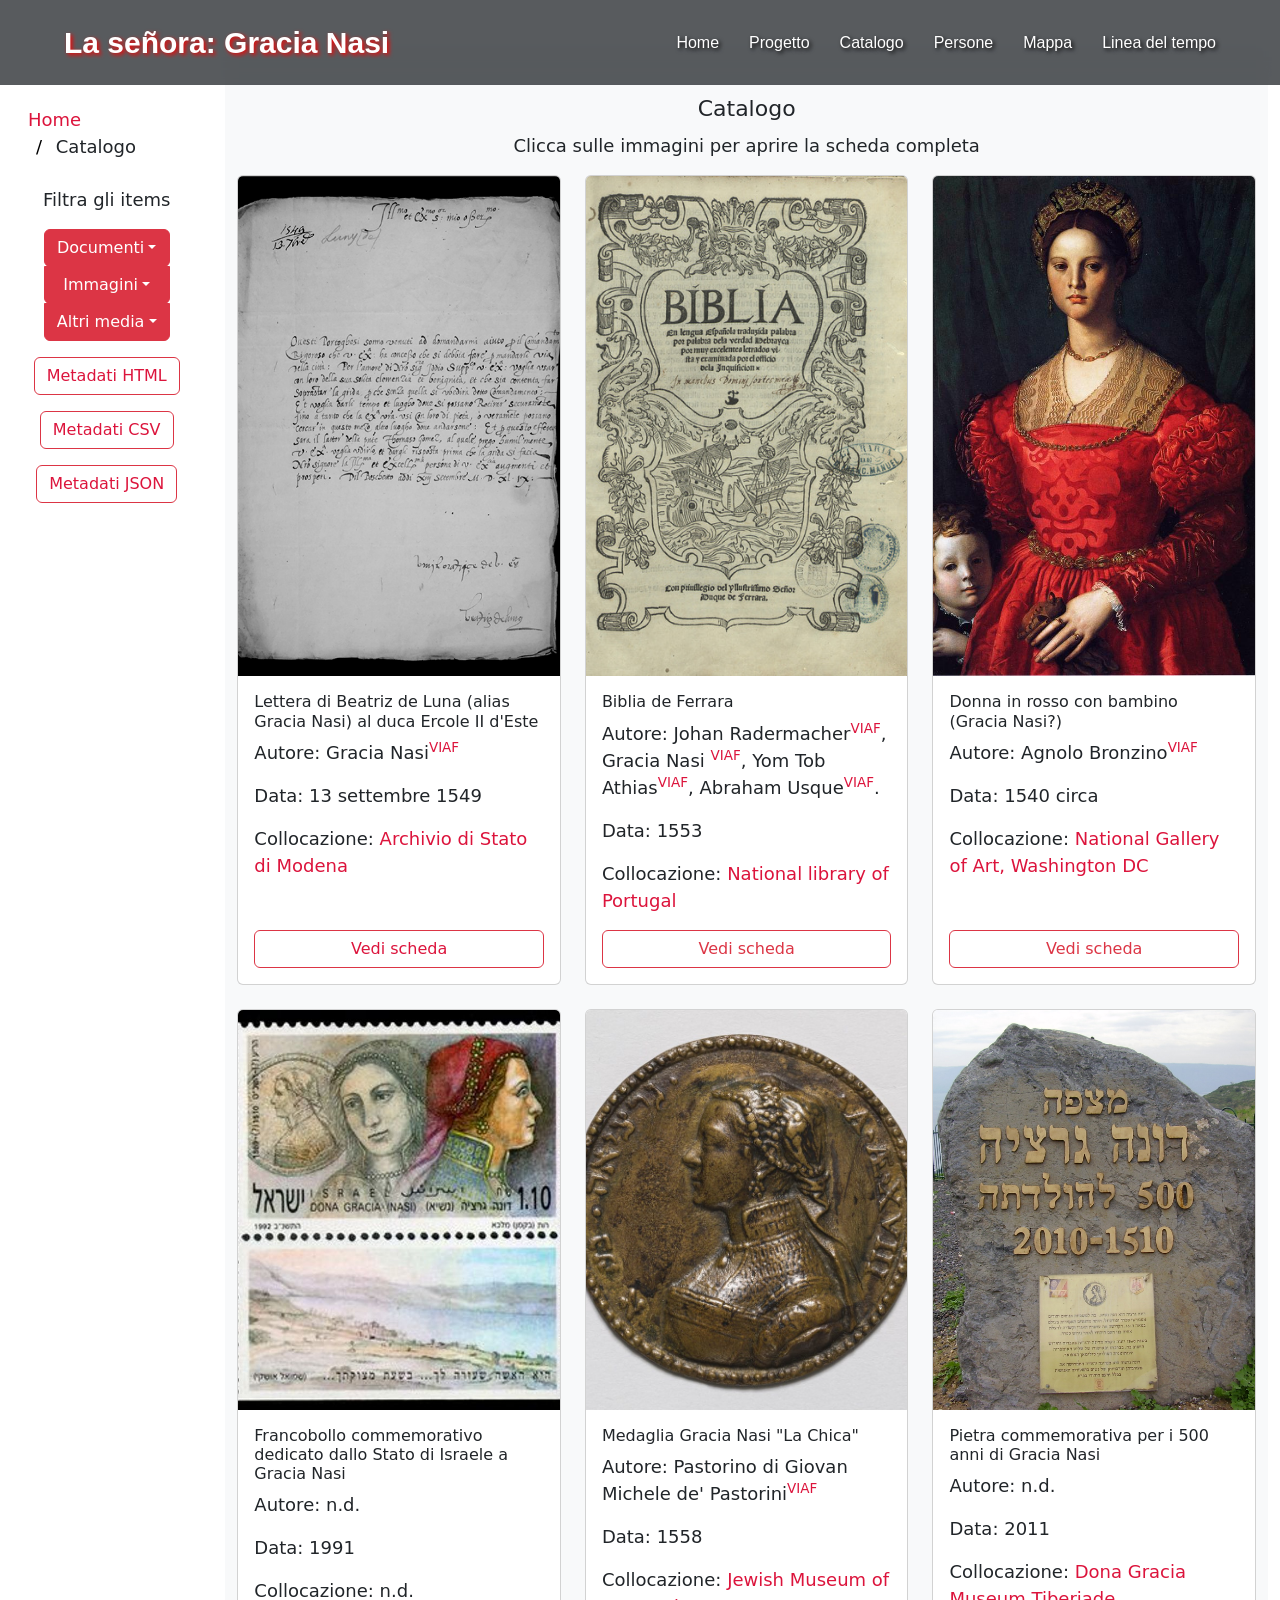
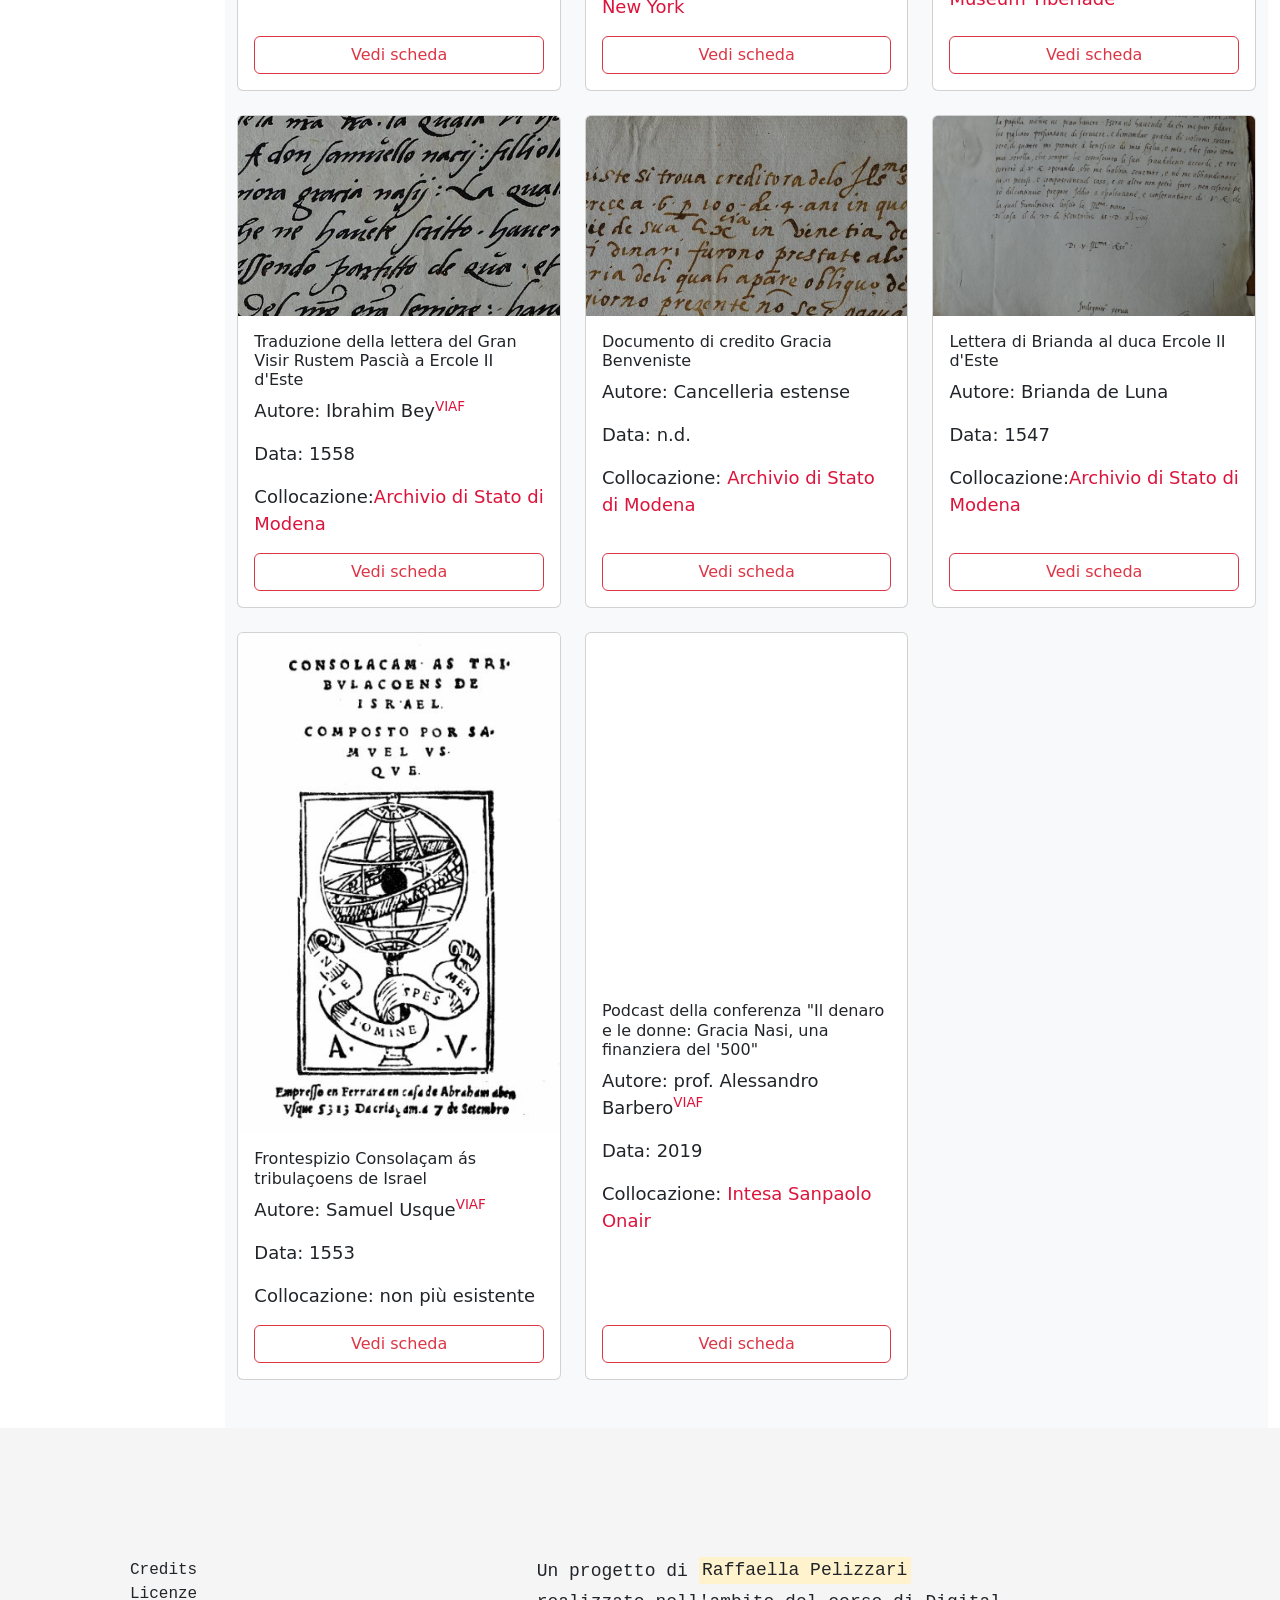
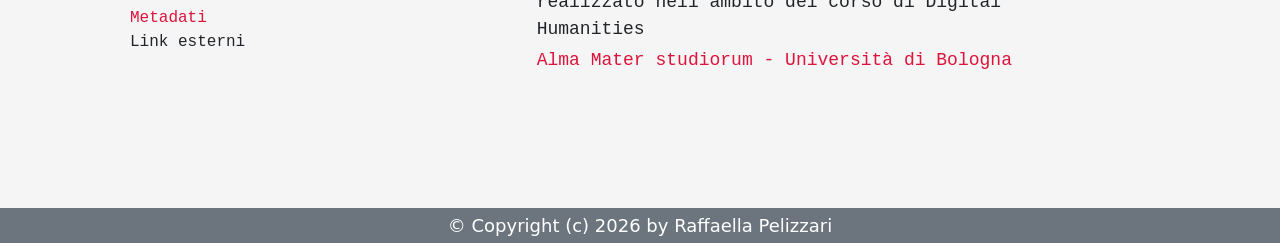
==== commit 571ea938: "Add files via upload" ====
--- a/catalogo.html
+++ b/catalogo.html
@@ -277,7 +277,7 @@
                     <ul class="list-unstyled">
                         <li>Credits</li>
                         <li>Licenze</li>
-                        <li>Metadati</li>
+                        <li><a href="dati_gracianasi.html">Metadati</a></li>
                         <li>Link esterni</li>
                     </ul>
                 </div>
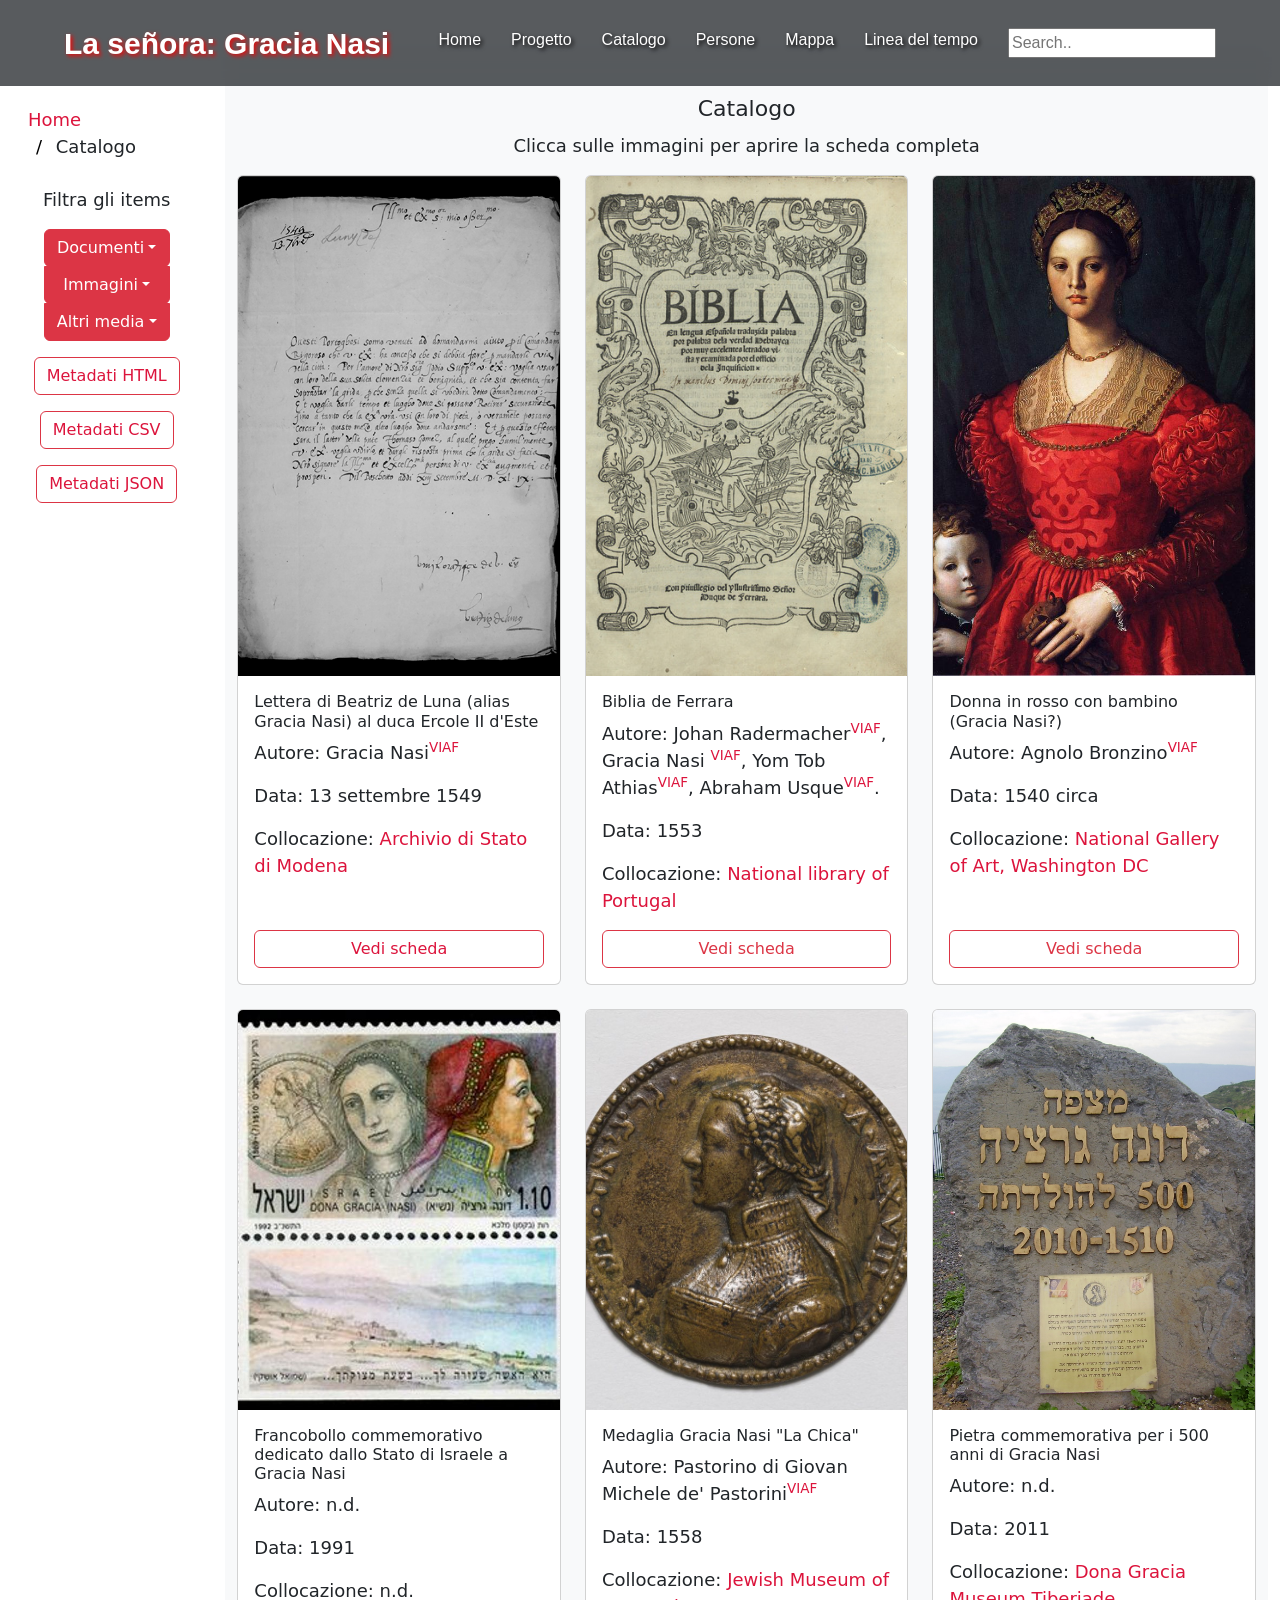
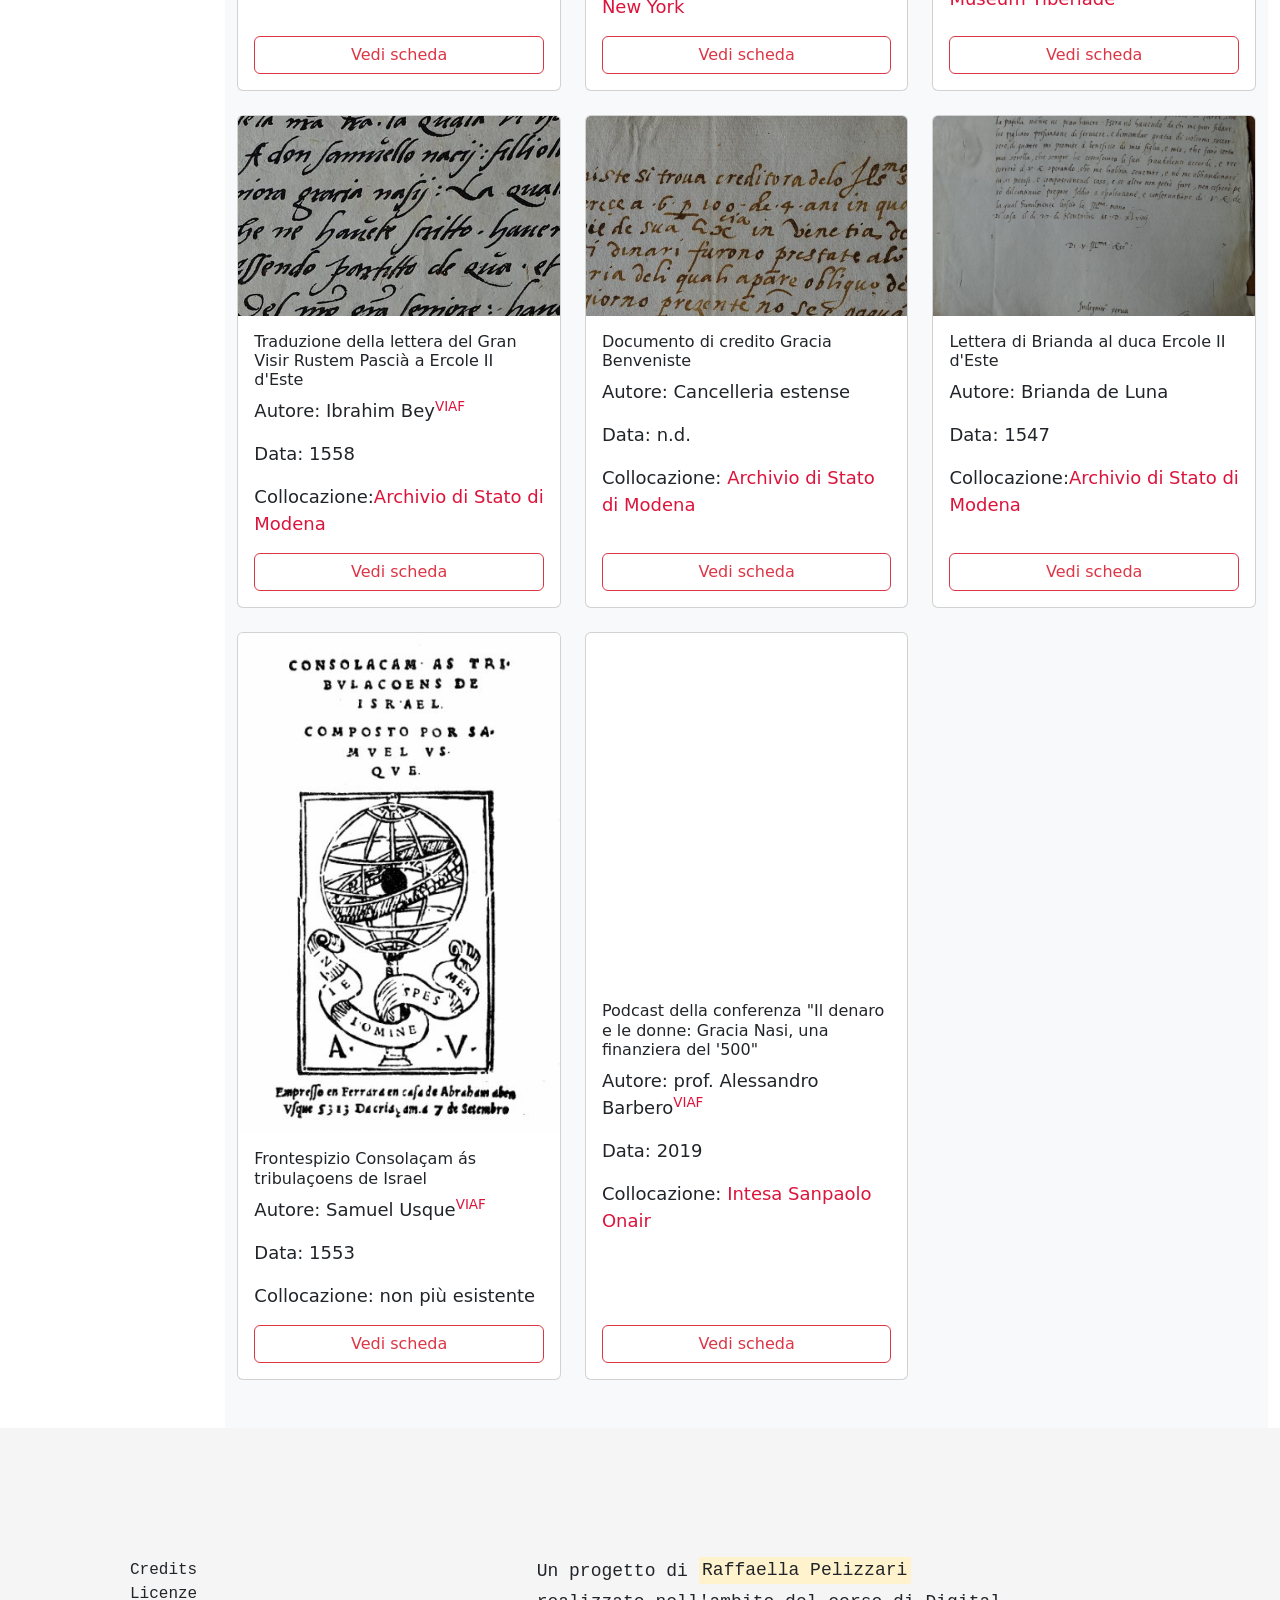
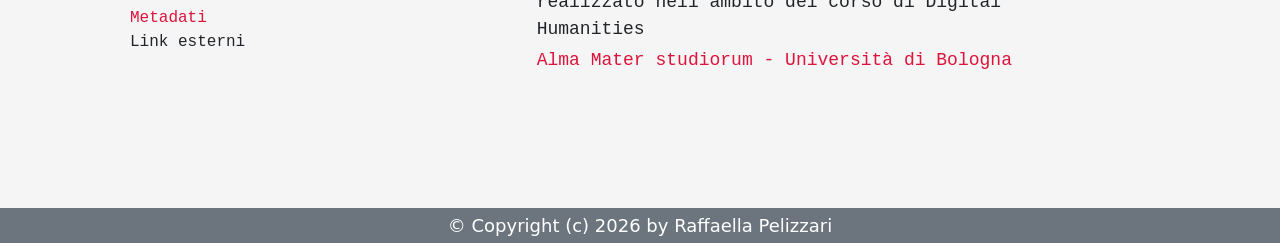
==== commit 6d681d74: "Add files via upload" ====
--- a/catalogo.html
+++ b/catalogo.html
@@ -24,12 +24,14 @@
                 <li><a href="#">Persone</a></li>
                 <li><a href="index.html#mappa">Mappa</a></li>
                 <li><a href="#">Linea del tempo</a></li>
+                <li><input type="text" placeholder="Search.."></li>
+
             </ul>
         </nav>
     </header>
     <div class="container-fluid text-center">
         <div class="row content pt-5">
-            <div class="col-sm-2 sidenav pt-5">
+            <div class="col-md-2 sidenav pt-5">
                 <ul class="breadcrumb">
                     <li><a href="index.html">Home</a></li>
                     <li>Catalogo</li>
@@ -67,7 +69,7 @@
                         class="btn btn-outline-danger">Metadati JSON</a>
                 </div>
             </div>
-            <div class="col-sm-10 text-left">
+            <div class="col-md-10 text-left">
                 <main class="bg-body-tertiary pb-5 pt-5">
                     <section class="container-fluid">
                         <h2>Catalogo</h2>
--- a/css/style.css
+++ b/css/style.css
@@ -1,6 +1,6 @@
 /* regole generali */
 
-/* Serve a mantenere gli elementi del sito sulla stessa riga */
+/* Regola CSS per ridimensionare tutti gli elementi allo stesso modo */
 * {
   box-sizing: border-box;
 }
@@ -13,7 +13,7 @@
 /* Formattazione*/
 
 h1 {
-  font-size: 3.5rem;
+  font-size: 56px;
   margin-bottom: 10px;
 }
 
@@ -26,7 +26,6 @@
   font-size: 18px;
   font-weight: 300;
 }
-
 
 /* Link */
 
@@ -127,28 +126,19 @@
 .main-header {
   display: flex;
   justify-content: space-between;
-  /* Spinge logo a sinistra e menu a destra */
   align-items: center;
-  /* Centra gli elementi verticalmente */
   padding: 20px 5%;
-  /* Spazio interno */
   background: rgba(255, 255, 255, 0.1);
-  /* Sfondo leggerissimo */
   backdrop-filter: blur(10px);
-  /* Effetto sfocatura (vetro satinato) */
   position: fixed;
-  /* Rimane in alto mentre scorri, componente HowTo */
   transition: top 0.3s;
-  /* Transition effect when sliding down (and up) */
   top: 0;
   width: 100%;
   z-index: 1000;
-  /* Lo tiene sopra l'immagine di sfondo */
   box-sizing: border-box;
 }
 
 .logo {
-  /*Titolo della navbar*/
   font-family: Tahoma, Verdana, sans-serif;
   font-size: 30px;
   font-weight: bold;
@@ -158,7 +148,6 @@
 }
 
 .navbar ul {
-  /*Menu della navbar*/
   font-family: Tahoma, Verdana, sans-serif;
   font-size: 16px;
   font-weight: bold;
@@ -166,14 +155,12 @@
   text-shadow: 2px 2px 4px #000000;
   display: flex;
   list-style: none;
-  /* Toglie i pallini del menu */
   margin: 0;
   padding: 0;
 }
 
 .navbar li {
   margin-left: 30px;
-  /* Distanza tra le voci del menu */
 }
 
 .navbar a {
@@ -181,14 +168,11 @@
   color: white;
   font-weight: 500;
   transition: color 0.3s;
-  /* Animazione al passaggio del mouse */
 }
 
 .navbar a:hover {
   color: red;
 }
-
-/* sezione progetto */
 
 .progetto {
   font-family: Tahoma, Verdana, sans-serif;
@@ -199,6 +183,7 @@
   opacity: initial;
   padding: 5%;
   width: 100%;
+  scroll-margin-top: 80px;
 }
 
 /* sezione footer */
@@ -228,13 +213,11 @@
   list-style: none;
 }
 
-/* Mostra i link in riga */
 ul.breadcrumb li {
   display: inline;
   font-size: 18px;
 }
 
-/* Aggiunge un / tra un elemento e l'altro */
 ul.breadcrumb li+li:before {
   padding: 8px;
   color: black;
@@ -256,19 +239,19 @@
     text-overflow: ellipsis;
 }
 .table-dati td, .table-dati th {
-    font-size: 0.75rem;
+    font-size: 12px;
 }
 .letter-box {
     height: 700px;
-    overflow-y: auto;
     border: 1px solid #dee2e6;
-    padding: 1rem;
-    border-radius: 0.375rem;
+    padding: 16px;
+    border-radius: 6px;
     background-color: #fff;
     font-family: Georgia, serif;
     line-height: 1.8;
 }
 /* Markup */
+
 .persona {
     background-color: #fff3cd;
     border-bottom: 2px solid #ffc107;
@@ -300,6 +283,21 @@
     border-radius: 2px;
     cursor: default;
 }
+.titolazione {
+    background-color: #e2d9f3;
+    border-bottom: 2px solid #6f42c1;
+    padding: 0 2px;
+    border-radius: 2px;
+    cursor: default;
+}
+.captatio {
+    background-color: #ffe5d0;
+    border-bottom: 2px solid #fd7e14;
+    padding: 0 2px;
+    border-radius: 2px;
+    cursor: default;
+}
+
 abbr[title] {
     cursor: default;
     text-decoration: none;
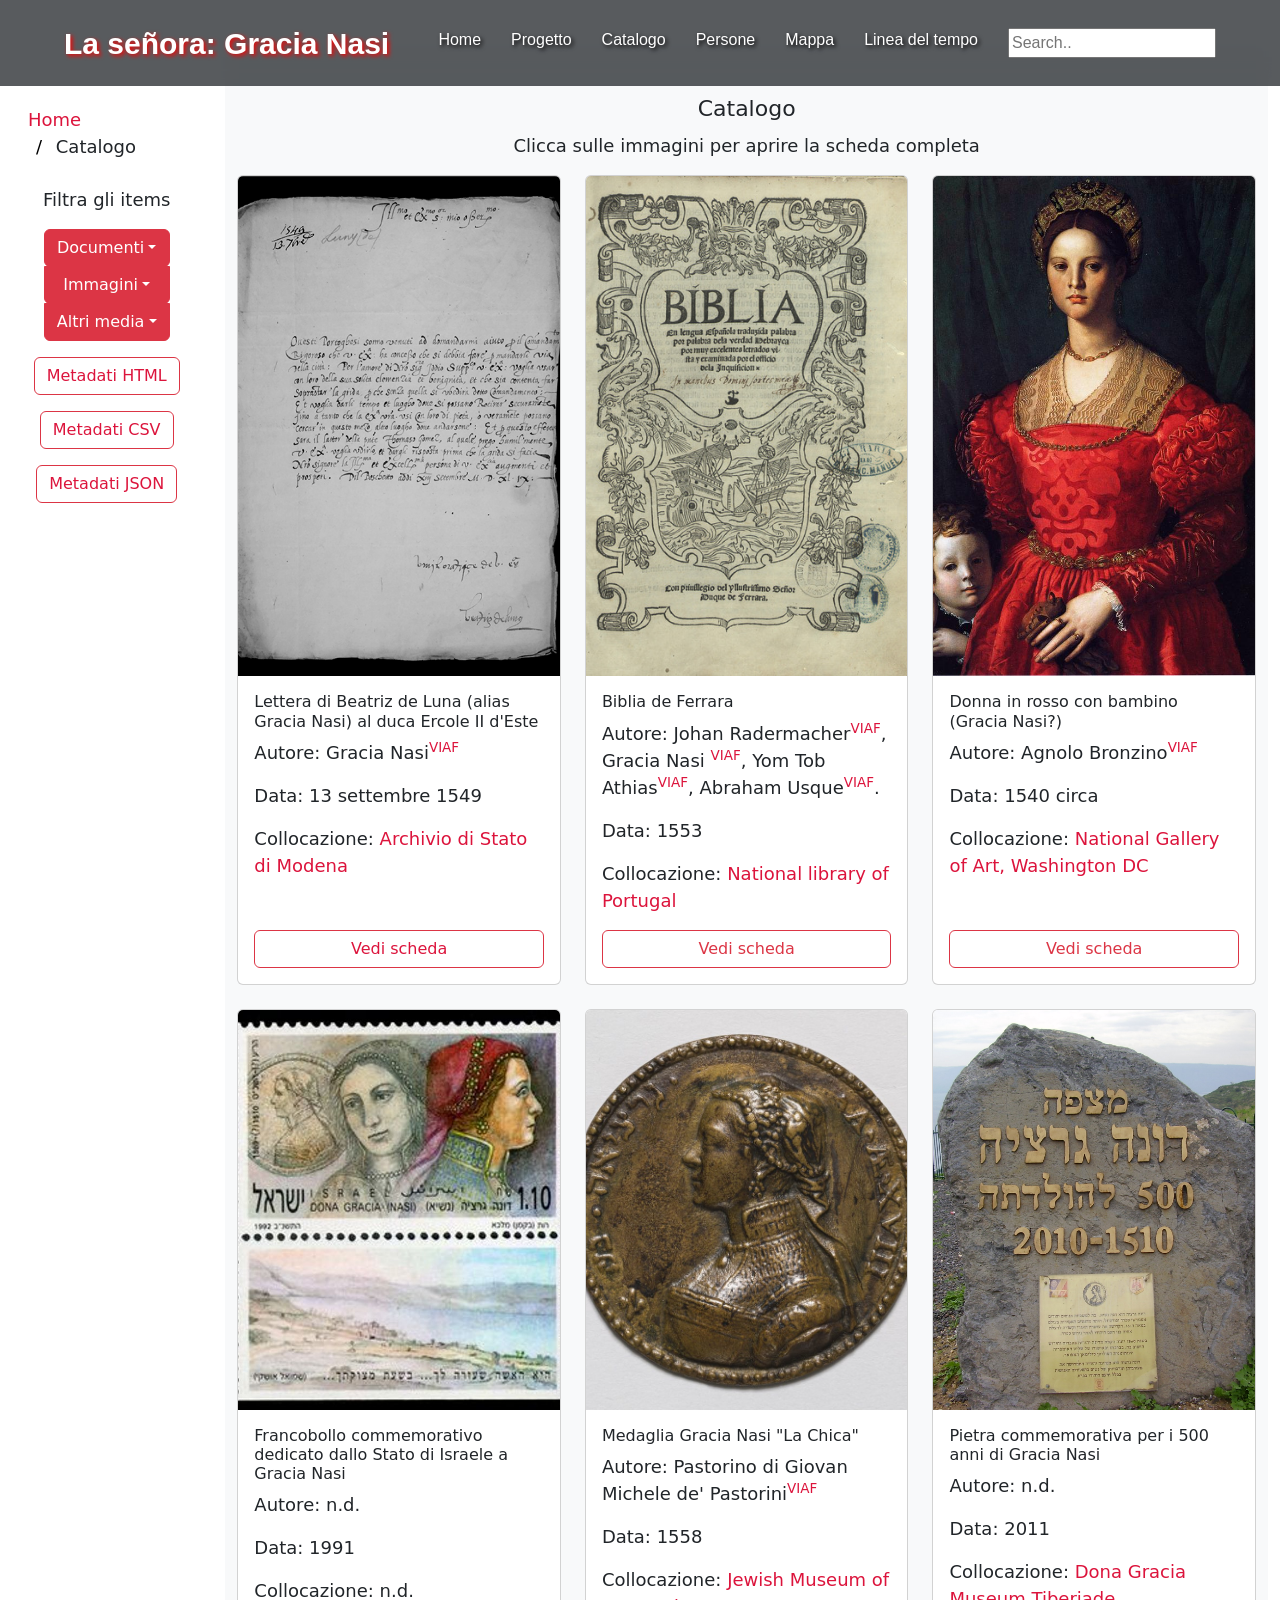
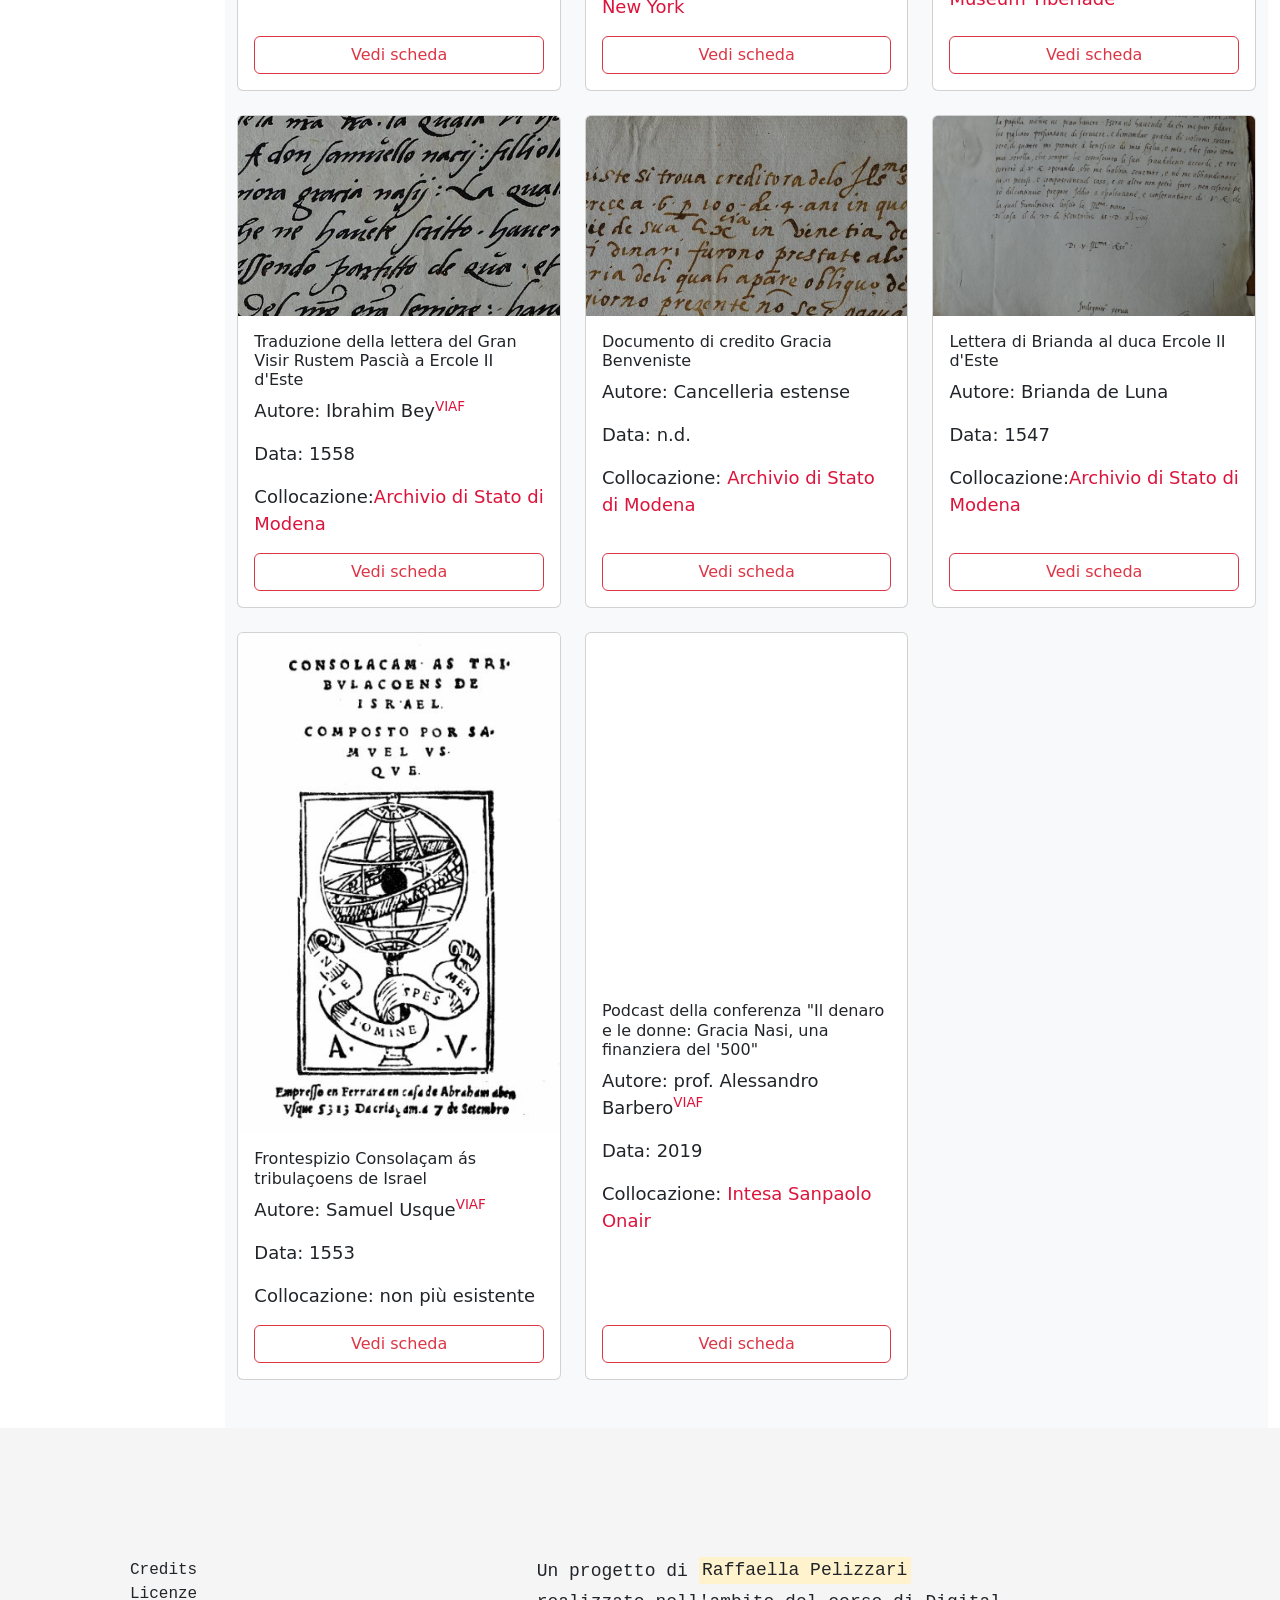
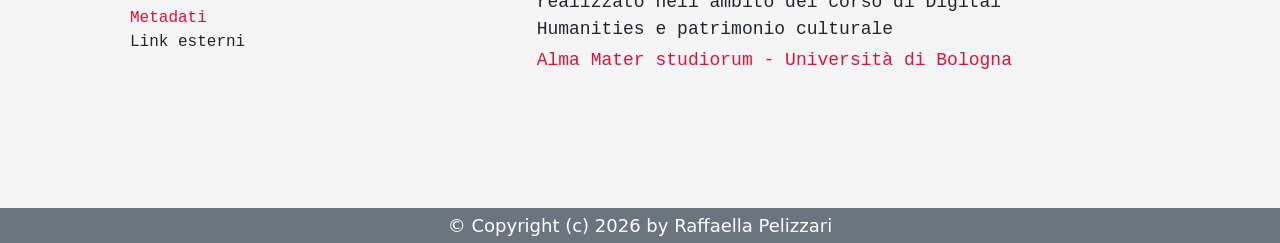
==== commit 3ba2ad5d: "Add files via upload" ====
--- a/catalogo.html
+++ b/catalogo.html
@@ -10,8 +10,8 @@
         integrity="sha384-sRIl4kxILFvY47J16cr9ZwB07vP4J8+LH7qKQnuqkuIAvNWLzeN8tE5YBujZqJLB" crossorigin="anonymous">
     <link rel="stylesheet" href="css/style.css">
 </head>
-
 <body>
+    <!--navbar-->
     <header class="main-header sticky-top bg-dark bg-opacity-75">
         <div class="logo">
             La se&ntilde;ora: Gracia Nasi
@@ -31,6 +31,7 @@
     </header>
     <div class="container-fluid text-center">
         <div class="row content pt-5">
+             <!--sidenav-->
             <div class="col-md-2 sidenav pt-5">
                 <ul class="breadcrumb">
                     <li><a href="index.html">Home</a></li>
@@ -47,8 +48,8 @@
                     <button type="button" class="btn btn-danger dropdown-toggle"
                         data-bs-toggle="dropdown">Immagini</button>
                     <ul class="dropdown-menu">
-                        <li><a class="dropdown-item" href="#">Gracia</a></li>
-                        <li><a class="dropdown-item" href="#">Gracia "La Chica"</a></li>
+                        <li><a class="dropdown-item" href="#">Ritratti</a></li>
+                        <li><a class="dropdown-item" href="#">Oggetti commemorativi</a></li>
                     </ul>
                     <button type="button" class="btn btn-danger dropdown-toggle" data-bs-toggle="dropdown">Altri
                         media</button>
@@ -69,6 +70,7 @@
                         class="btn btn-outline-danger">Metadati JSON</a>
                 </div>
             </div>
+            <!--items catalogo-->
             <div class="col-md-10 text-left">
                 <main class="bg-body-tertiary pb-5 pt-5">
                     <section class="container-fluid">
@@ -273,6 +275,7 @@
         </div>
     </div>
     <section>
+        <!--footer-->
         <footer class="footer container-fluid">
             <div class="row">
                 <div class="col-sm-4">
@@ -285,16 +288,18 @@
                 </div>
                 <div class="col-sm-6">
                     <p class="mb-1">Un progetto di <mark>Raffaella Pelizzari</mark></p>
-                    <p class="mb-1">realizzato nell'ambito del corso di Digital Humanities</p>
+                    <p class="mb-1">realizzato nell'ambito del corso di Digital Humanities  e patrimonio culturale</p>
                     <p class="mb-1"><a href="http://www.unibo.it" target="_blank"> Alma Mater studiorum - Università di
                             Bologna</a></p>
                 </div>
             </div>
         </footer>
+        <!--copyright-->
         <div class="container-fluid bg-secondary text-white">
             <p class="mb-0 pb-1 pt-1 text-center">© Copyright (c) 2026 by Raffaella Pelizzari</p>
         </div>
     </section>
+    <!--Javascript di Bootstrap-->
     <script src="https://cdn.jsdelivr.net/npm/bootstrap@5.3.8/dist/js/bootstrap.bundle.min.js"></script>
 </body>
 
--- a/css/style.css
+++ b/css/style.css
@@ -173,6 +173,16 @@
 .navbar a:hover {
   color: red;
 }
+.topnav input[type=text] {
+  float: right;
+  padding: 6px;
+  border: none;
+  margin-top: 8px;
+  margin-right: 16px;
+  font-size: 17px;
+}
+
+/* Sezione progetto */
 
 .progetto {
   font-family: Tahoma, Verdana, sans-serif;
